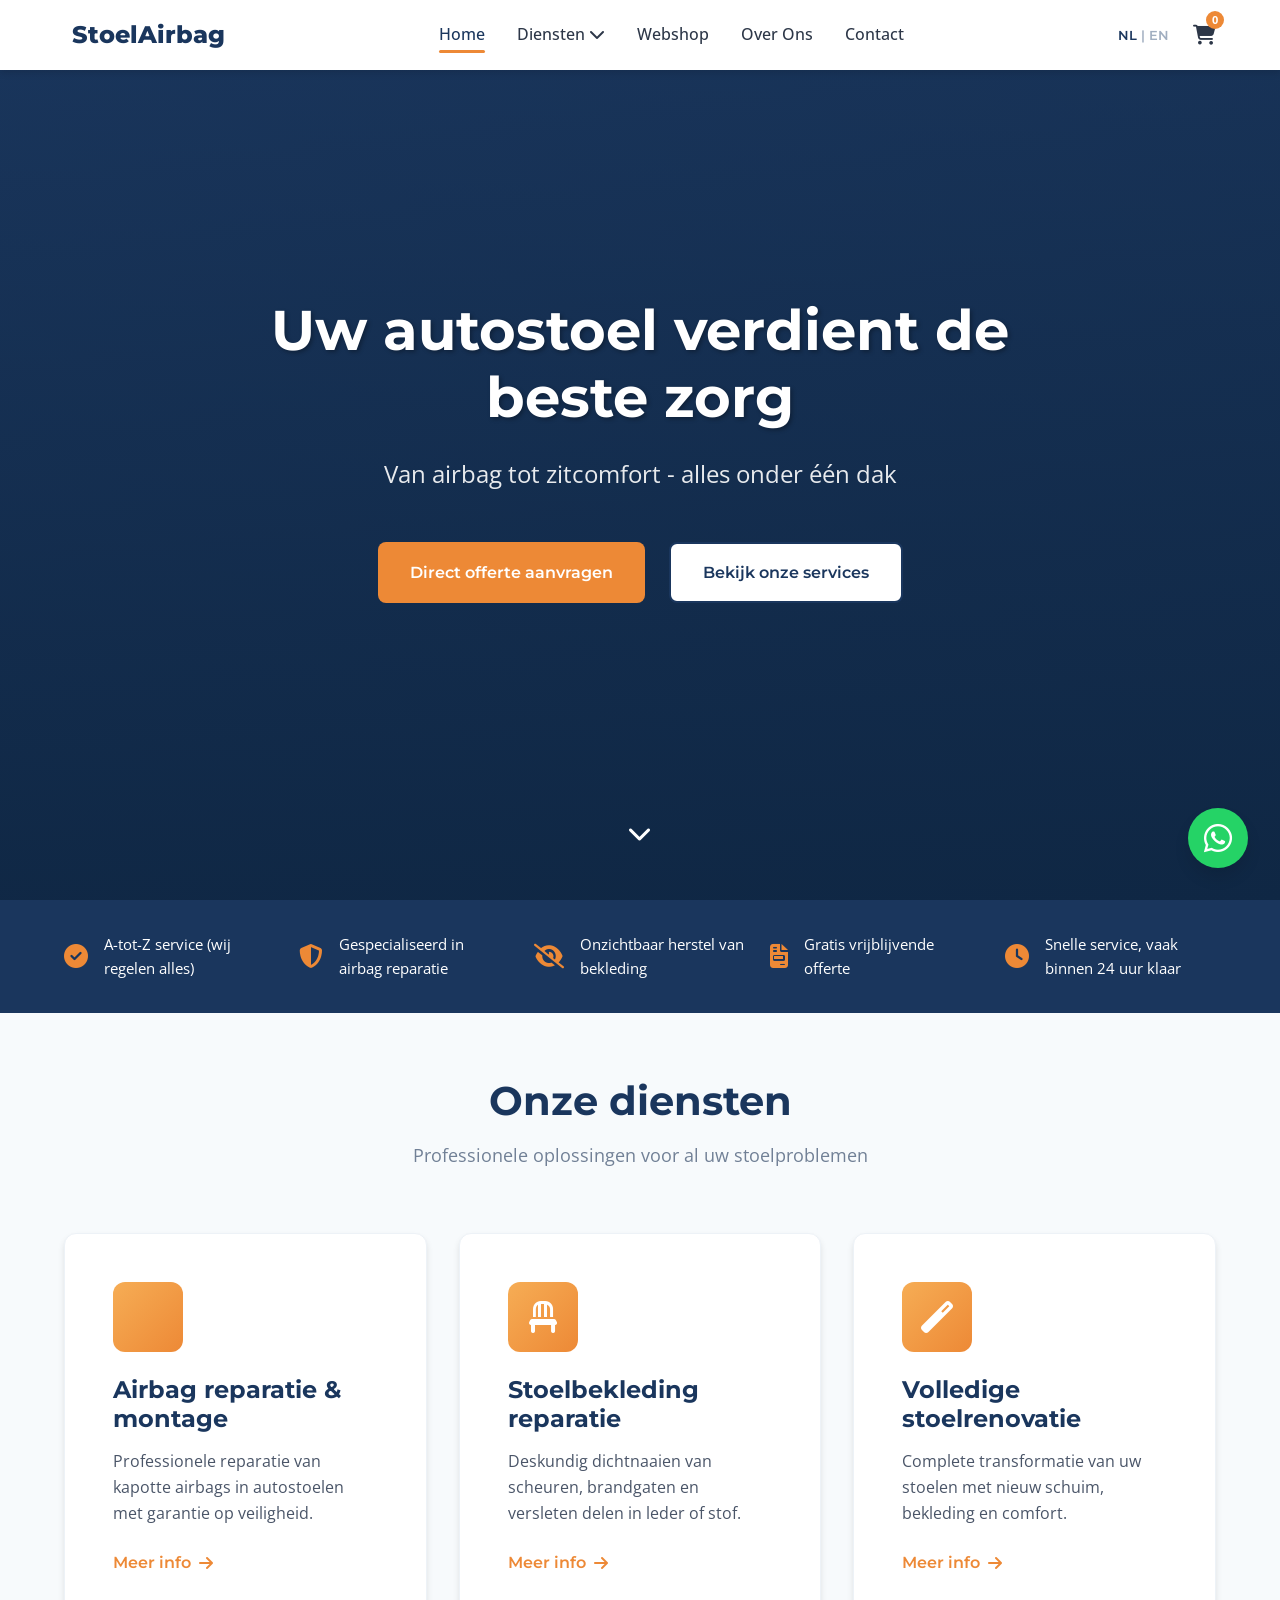
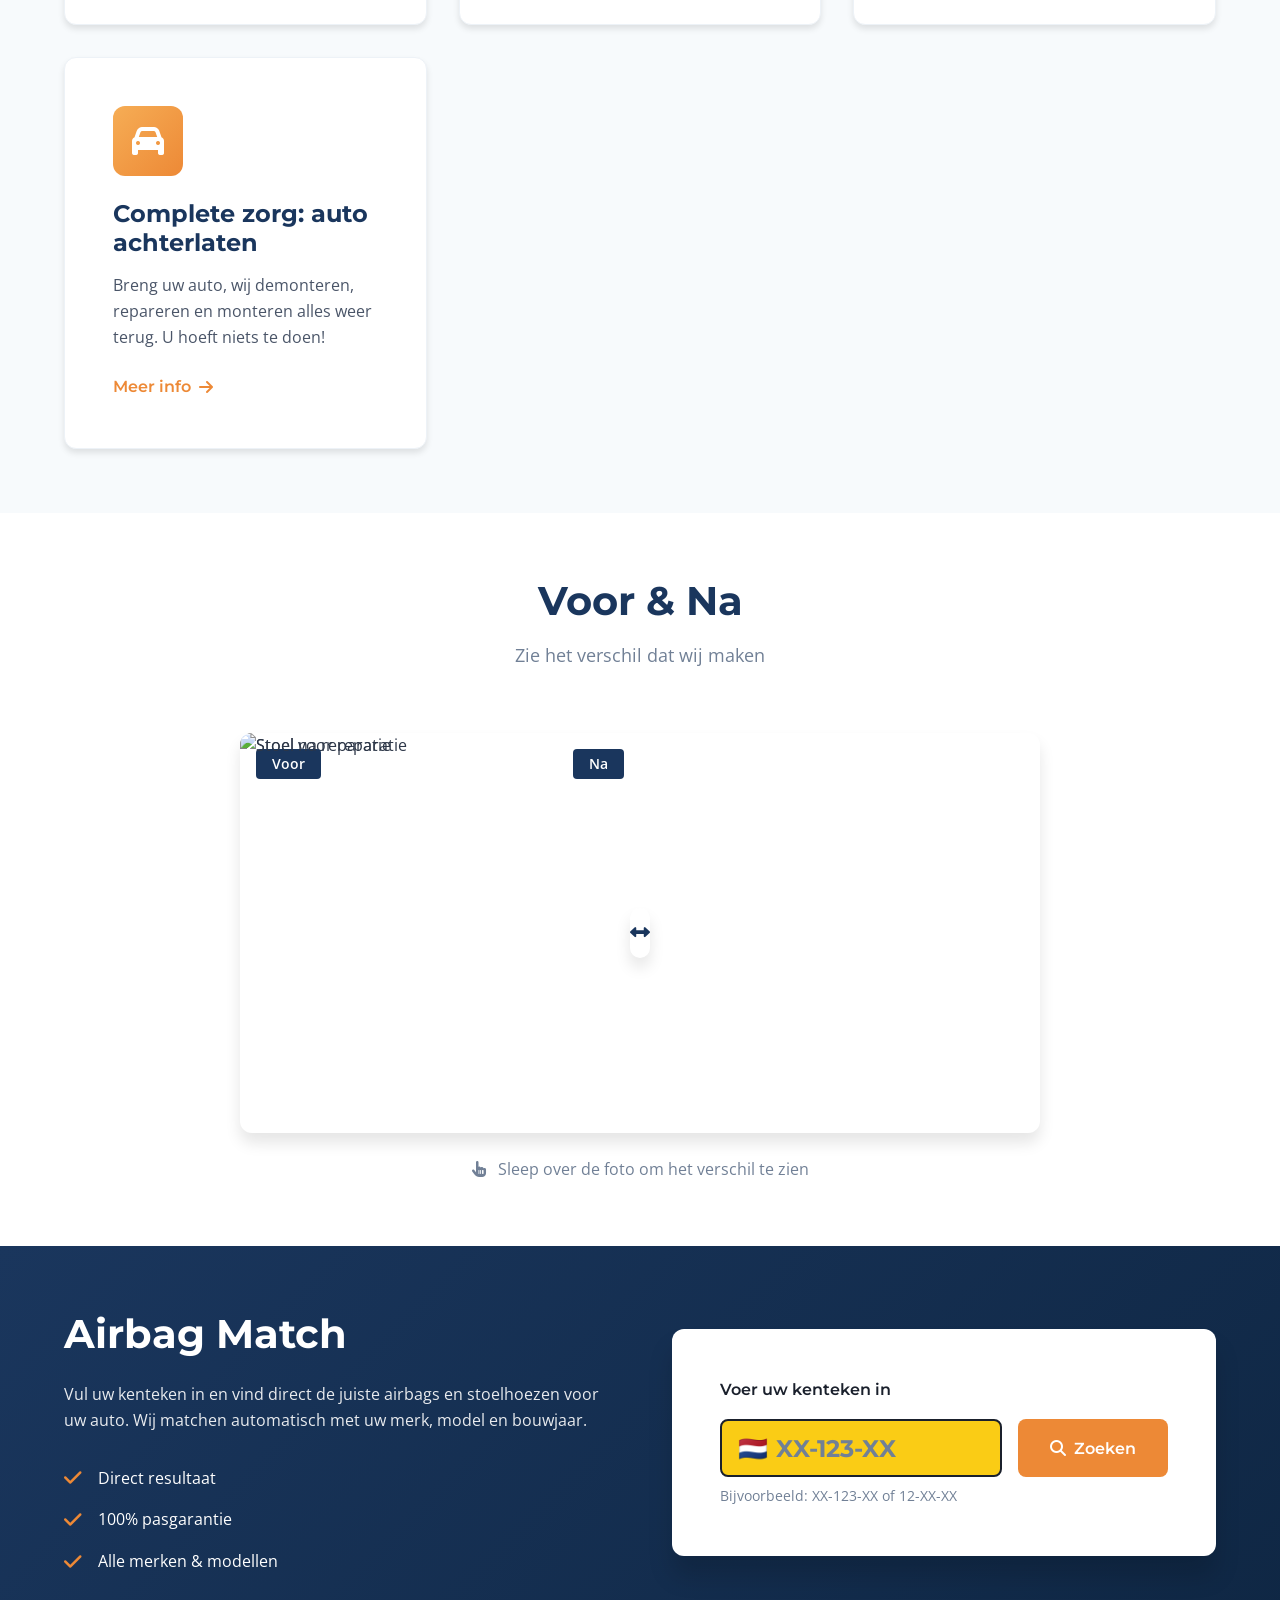
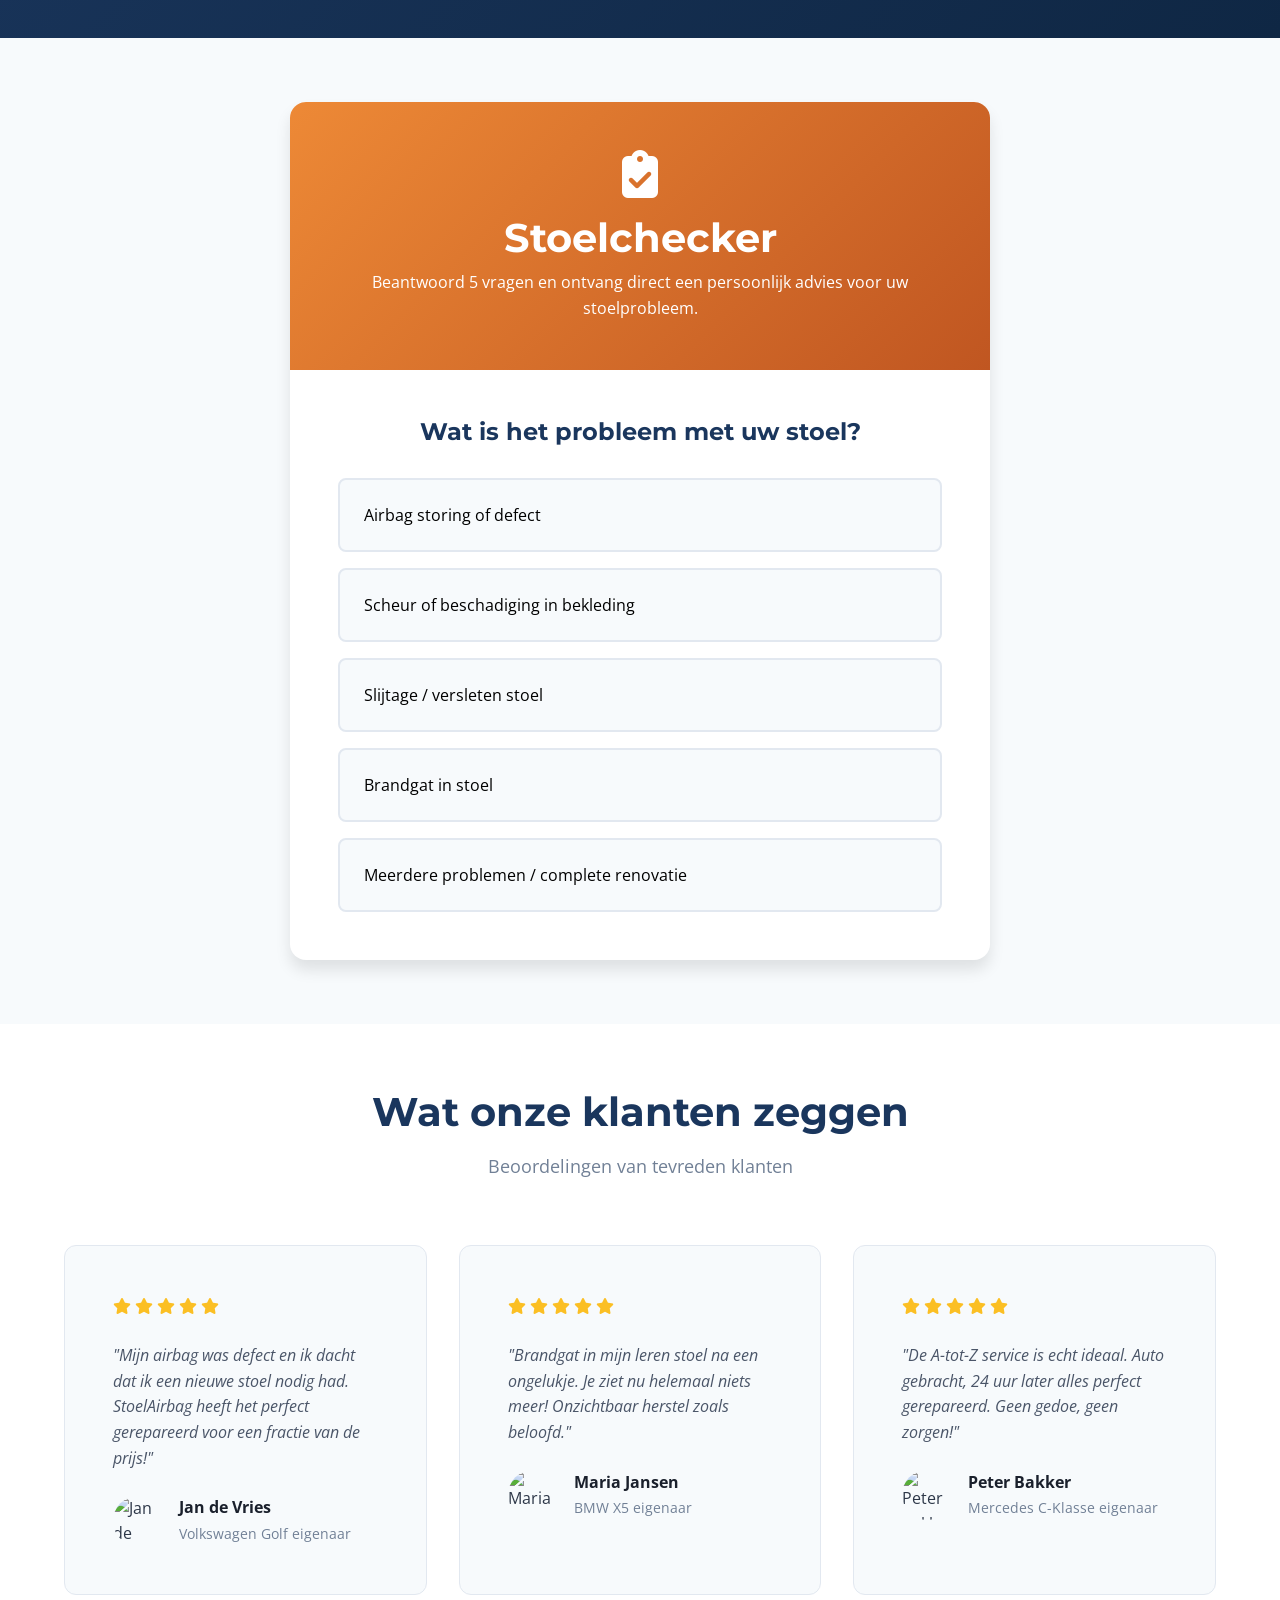
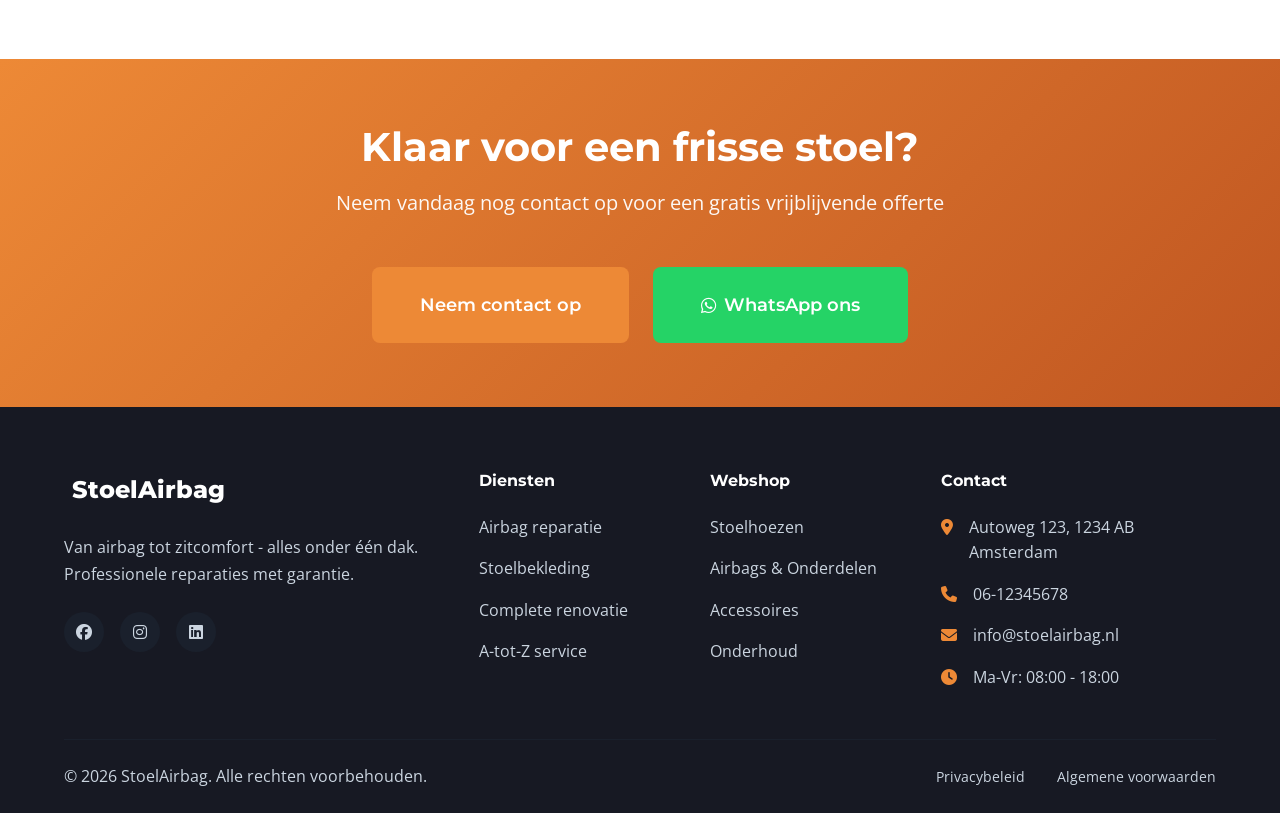
==== index.html @ 483fb0bb "Initial commit: Complete StoelAirbag template with all pages, shop, and Shopify integration" ====
<!DOCTYPE html>
<html lang="nl">
<head>
    <meta charset="UTF-8">
    <meta name="viewport" content="width=device-width, initial-scale=1.0">
    <meta name="description" content="StoelAirbag - Professionele airbag reparatie en stoelbekleding herstel. Van A tot Z service voor uw autostoel.">
    <title>StoelAirbag | Van airbag tot zitcomfort - alles onder één dak</title>
    <link rel="preconnect" href="https://fonts.googleapis.com">
    <link rel="preconnect" href="https://fonts.gstatic.com" crossorigin>
    <link href="https://fonts.googleapis.com/css2?family=Montserrat:wght@400;600;700;800&family=Open+Sans:wght@400;500;600&display=swap" rel="stylesheet">
    <link rel="stylesheet" href="css/style.css">
    <link rel="stylesheet" href="https://cdnjs.cloudflare.com/ajax/libs/font-awesome/6.4.0/css/all.min.css">
</head>
<body>
    <!-- Header -->
    <header class="header">
        <div class="container">
            <nav class="nav">
                <a href="index.html" class="logo">
                    <i class="fas fa-airbag logo-icon"></i>
                    <span>StoelAirbag</span>
                </a>
                <ul class="nav-menu">
                    <li><a href="index.html" class="active">Home</a></li>
                    <li class="dropdown">
                        <a href="#">Diensten <i class="fas fa-chevron-down"></i></a>
                        <ul class="dropdown-menu">
                            <li><a href="pages/airbag-reparatie.html">Airbag Reparatie</a></li>
                            <li><a href="pages/stoelbekleding.html">Stoelbekleding</a></li>
                            <li><a href="pages/complete-renovatie.html">Complete Renovatie</a></li>
                            <li><a href="pages/ato-z-service.html">A-tot-Z Service</a></li>
                        </ul>
                    </li>
                    <li><a href="pages/webshop.html">Webshop</a></li>
                    <li><a href="pages/over-ons.html">Over Ons</a></li>
                    <li><a href="pages/contact.html">Contact</a></li>
                </ul>
                <div class="nav-actions">
                    <button class="lang-toggle" id="langToggle">
                        <span class="lang-nl active">NL</span> | <span class="lang-en">EN</span>
                    </button>
                    <a href="pages/webshop.html" class="cart-btn">
                        <i class="fas fa-shopping-cart"></i>
                        <span class="cart-count">0</span>
                    </a>
                    <button class="mobile-menu-btn" id="mobileMenuBtn">
                        <i class="fas fa-bars"></i>
                    </button>
                </div>
            </nav>
        </div>
    </header>

    <!-- Hero Section -->
    <section class="hero">
        <div class="hero-bg">
            <div class="hero-overlay"></div>
        </div>
        <div class="container">
            <div class="hero-content">
                <h1>Uw autostoel verdient de beste zorg</h1>
                <p class="hero-tagline">Van airbag tot zitcomfort - alles onder één dak</p>
                <div class="hero-buttons">
                    <a href="#offerte" class="btn btn-primary">Direct offerte aanvragen</a>
                    <a href="#diensten" class="btn btn-secondary">Bekijk onze services</a>
                </div>
            </div>
        </div>
        <div class="hero-scroll">
            <i class="fas fa-chevron-down"></i>
        </div>
    </section>

    <!-- USP Section -->
    <section class="usp-section">
        <div class="container">
            <div class="usp-grid">
                <div class="usp-item">
                    <i class="fas fa-check-circle"></i>
                    <span>A-tot-Z service (wij regelen alles)</span>
                </div>
                <div class="usp-item">
                    <i class="fas fa-shield-alt"></i>
                    <span>Gespecialiseerd in airbag reparatie</span>
                </div>
                <div class="usp-item">
                    <i class="fas fa-eye-slash"></i>
                    <span>Onzichtbaar herstel van bekleding</span>
                </div>
                <div class="usp-item">
                    <i class="fas fa-file-invoice"></i>
                    <span>Gratis vrijblijvende offerte</span>
                </div>
                <div class="usp-item">
                    <i class="fas fa-clock"></i>
                    <span>Snelle service, vaak binnen 24 uur klaar</span>
                </div>
            </div>
        </div>
    </section>

    <!-- Services Section -->
    <section class="services-section" id="diensten">
        <div class="container">
            <div class="section-header">
                <h2>Onze diensten</h2>
                <p>Professionele oplossingen voor al uw stoelproblemen</p>
            </div>
            <div class="services-grid">
                <a href="pages/airbag-reparatie.html" class="service-card">
                    <div class="service-icon">
                        <i class="fas fa-airbag"></i>
                    </div>
                    <h3>Airbag reparatie & montage</h3>
                    <p>Professionele reparatie van kapotte airbags in autostoelen met garantie op veiligheid.</p>
                    <span class="service-link">Meer info <i class="fas fa-arrow-right"></i></span>
                </a>
                <a href="pages/stoelbekleding.html" class="service-card">
                    <div class="service-icon">
                        <i class="fas fa-chair"></i>
                    </div>
                    <h3>Stoelbekleding reparatie</h3>
                    <p>Deskundig dichtnaaien van scheuren, brandgaten en versleten delen in leder of stof.</p>
                    <span class="service-link">Meer info <i class="fas fa-arrow-right"></i></span>
                </a>
                <a href="pages/complete-renovatie.html" class="service-card">
                    <div class="service-icon">
                        <i class="fas fa-magic"></i>
                    </div>
                    <h3>Volledige stoelrenovatie</h3>
                    <p>Complete transformatie van uw stoelen met nieuw schuim, bekleding en comfort.</p>
                    <span class="service-link">Meer info <i class="fas fa-arrow-right"></i></span>
                </a>
                <a href="pages/ato-z-service.html" class="service-card">
                    <div class="service-icon">
                        <i class="fas fa-car"></i>
                    </div>
                    <h3>Complete zorg: auto achterlaten</h3>
                    <p>Breng uw auto, wij demonteren, repareren en monteren alles weer terug. U hoeft niets te doen!</p>
                    <span class="service-link">Meer info <i class="fas fa-arrow-right"></i></span>
                </a>
            </div>
        </div>
    </section>

    <!-- Before/After Section -->
    <section class="before-after-section">
        <div class="container">
            <div class="section-header">
                <h2>Voor & Na</h2>
                <p>Zie het verschil dat wij maken</p>
            </div>
            <div class="before-after-slider">
                <div class="comparison-container">
                    <div class="comparison-image before">
                        <img src="images/before-seat.jpg" alt="Stoel voor reparatie">
                        <span class="label">Voor</span>
                    </div>
                    <div class="comparison-image after">
                        <img src="images/after-seat.jpg" alt="Stoel na reparatie">
                        <span class="label">Na</span>
                    </div>
                    <div class="slider-handle">
                        <i class="fas fa-arrows-alt-h"></i>
                    </div>
                </div>
                <p class="slider-hint"><i class="fas fa-hand-pointer"></i> Sleep over de foto om het verschil te zien</p>
            </div>
        </div>
    </section>

    <!-- Kentekenchecker Section -->
    <section class="kenteken-section">
        <div class="container">
            <div class="kenteken-content">
                <div class="kenteken-text">
                    <h2>Airbag Match</h2>
                    <p>Vul uw kenteken in en vind direct de juiste airbags en stoelhoezen voor uw auto. Wij matchen automatisch met uw merk, model en bouwjaar.</p>
                    <ul class="kenteken-features">
                        <li><i class="fas fa-check"></i> Direct resultaat</li>
                        <li><i class="fas fa-check"></i> 100% pasgarantie</li>
                        <li><i class="fas fa-check"></i> Alle merken & modellen</li>
                    </ul>
                </div>
                <div class="kenteken-form">
                    <div class="kenteken-input-wrapper">
                        <label for="kenteken">Voer uw kenteken in</label>
                        <div class="kenteken-input-group">
                            <div class="kenteken-plate">
                                <span class="nl-flag">🇳🇱</span>
                                <input type="text" id="kenteken" placeholder="XX-123-XX" maxlength="8">
                            </div>
                            <button class="btn btn-primary" id="kentekenSearch">
                                <i class="fas fa-search"></i> Zoeken
                            </button>
                        </div>
                        <p class="kenteken-example">Bijvoorbeeld: XX-123-XX of 12-XX-XX</p>
                    </div>
                    <div class="kenteken-result" id="kentekenResult" style="display: none;">
                        <!-- Results will be populated by JS -->
                    </div>
                </div>
            </div>
        </div>
    </section>

    <!-- Stoelchecker Quiz Section -->
    <section class="quiz-section">
        <div class="container">
            <div class="quiz-container">
                <div class="quiz-header">
                    <i class="fas fa-clipboard-check"></i>
                    <h2>Stoelchecker</h2>
                    <p>Beantwoord 5 vragen en ontvang direct een persoonlijk advies voor uw stoelprobleem.</p>
                </div>
                <div class="quiz-content" id="quizContent">
                    <div class="quiz-question active" data-question="1">
                        <h3>Wat is het probleem met uw stoel?</h3>
                        <div class="quiz-options">
                            <button class="quiz-option" data-value="airbag">Airbag storing of defect</button>
                            <button class="quiz-option" data-value="scheur">Scheur of beschadiging in bekleding</button>
                            <button class="quiz-option" data-value="slijtage">Slijtage / versleten stoel</button>
                            <button class="quiz-option" data-value="brandgat">Brandgat in stoel</button>
                            <button class="quiz-option" data-value="compleet">Meerdere problemen / complete renovatie</button>
                        </div>
                    </div>
                </div>
                <div class="quiz-result" id="quizResult" style="display: none;">
                    <!-- Result will be populated by JS -->
                </div>
            </div>
        </div>
    </section>

    <!-- Reviews Section -->
    <section class="reviews-section">
        <div class="container">
            <div class="section-header">
                <h2>Wat onze klanten zeggen</h2>
                <p>Beoordelingen van tevreden klanten</p>
            </div>
            <div class="reviews-grid">
                <div class="review-card">
                    <div class="review-stars">
                        <i class="fas fa-star"></i>
                        <i class="fas fa-star"></i>
                        <i class="fas fa-star"></i>
                        <i class="fas fa-star"></i>
                        <i class="fas fa-star"></i>
                    </div>
                    <p class="review-text">"Mijn airbag was defect en ik dacht dat ik een nieuwe stoel nodig had. StoelAirbag heeft het perfect gerepareerd voor een fractie van de prijs!"</p>
                    <div class="review-author">
                        <img src="images/avatar1.jpg" alt="Jan de Vries">
                        <div>
                            <strong>Jan de Vries</strong>
                            <span>Volkswagen Golf eigenaar</span>
                        </div>
                    </div>
                </div>
                <div class="review-card">
                    <div class="review-stars">
                        <i class="fas fa-star"></i>
                        <i class="fas fa-star"></i>
                        <i class="fas fa-star"></i>
                        <i class="fas fa-star"></i>
                        <i class="fas fa-star"></i>
                    </div>
                    <p class="review-text">"Brandgat in mijn leren stoel na een ongelukje. Je ziet nu helemaal niets meer! Onzichtbaar herstel zoals beloofd."</p>
                    <div class="review-author">
                        <img src="images/avatar2.jpg" alt="Maria Jansen">
                        <div>
                            <strong>Maria Jansen</strong>
                            <span>BMW X5 eigenaar</span>
                        </div>
                    </div>
                </div>
                <div class="review-card">
                    <div class="review-stars">
                        <i class="fas fa-star"></i>
                        <i class="fas fa-star"></i>
                        <i class="fas fa-star"></i>
                        <i class="fas fa-star"></i>
                        <i class="fas fa-star"></i>
                    </div>
                    <p class="review-text">"De A-tot-Z service is echt ideaal. Auto gebracht, 24 uur later alles perfect gerepareerd. Geen gedoe, geen zorgen!"</p>
                    <div class="review-author">
                        <img src="images/avatar3.jpg" alt="Peter Bakker">
                        <div>
                            <strong>Peter Bakker</strong>
                            <span>Mercedes C-Klasse eigenaar</span>
                        </div>
                    </div>
                </div>
            </div>
        </div>
    </section>

    <!-- CTA Section -->
    <section class="cta-section" id="offerte">
        <div class="container">
            <div class="cta-content">
                <h2>Klaar voor een frisse stoel?</h2>
                <p>Neem vandaag nog contact op voor een gratis vrijblijvende offerte</p>
                <div class="cta-buttons">
                    <a href="pages/contact.html" class="btn btn-primary btn-large">Neem contact op</a>
                    <a href="https://wa.me/31612345678" class="btn btn-whatsapp btn-large">
                        <i class="fab fa-whatsapp"></i> WhatsApp ons
                    </a>
                </div>
            </div>
        </div>
    </section>

    <!-- Footer -->
    <footer class="footer">
        <div class="container">
            <div class="footer-grid">
                <div class="footer-brand">
                    <a href="index.html" class="logo">
                        <i class="fas fa-airbag logo-icon"></i>
                        <span>StoelAirbag</span>
                    </a>
                    <p>Van airbag tot zitcomfort - alles onder één dak. Professionele reparaties met garantie.</p>
                    <div class="social-links">
                        <a href="#"><i class="fab fa-facebook"></i></a>
                        <a href="#"><i class="fab fa-instagram"></i></a>
                        <a href="#"><i class="fab fa-linkedin"></i></a>
                    </div>
                </div>
                <div class="footer-links">
                    <h4>Diensten</h4>
                    <ul>
                        <li><a href="pages/airbag-reparatie.html">Airbag reparatie</a></li>
                        <li><a href="pages/stoelbekleding.html">Stoelbekleding</a></li>
                        <li><a href="pages/complete-renovatie.html">Complete renovatie</a></li>
                        <li><a href="pages/ato-z-service.html">A-tot-Z service</a></li>
                    </ul>
                </div>
                <div class="footer-links">
                    <h4>Webshop</h4>
                    <ul>
                        <li><a href="pages/webshop.html">Stoelhoezen</a></li>
                        <li><a href="pages/webshop.html">Airbags & Onderdelen</a></li>
                        <li><a href="pages/webshop.html">Accessoires</a></li>
                        <li><a href="pages/webshop.html">Onderhoud</a></li>
                    </ul>
                </div>
                <div class="footer-contact">
                    <h4>Contact</h4>
                    <ul>
                        <li><i class="fas fa-map-marker-alt"></i> Autoweg 123, 1234 AB Amsterdam</li>
                        <li><i class="fas fa-phone"></i> <a href="tel:+31612345678">06-12345678</a></li>
                        <li><i class="fas fa-envelope"></i> <a href="mailto:info@stoelairbag.nl">info@stoelairbag.nl</a></li>
                        <li><i class="fas fa-clock"></i> Ma-Vr: 08:00 - 18:00</li>
                    </ul>
                </div>
            </div>
            <div class="footer-bottom">
                <p>&copy; 2026 StoelAirbag. Alle rechten voorbehouden.</p>
                <div class="footer-legal">
                    <a href="pages/privacy.html">Privacybeleid</a>
                    <a href="pages/algemene-voorwaarden.html">Algemene voorwaarden</a>
                </div>
            </div>
        </div>
    </footer>

    <!-- WhatsApp Float -->
    <a href="https://wa.me/31612345678" class="whatsapp-float" target="_blank">
        <i class="fab fa-whatsapp"></i>
    </a>

    <script src="js/main.js"></script>
</body>
</html>
---- css/style.css ----
/* ========================================
   STOELAIRBAG - MAIN STYLESHEET
   Kleuren: Donkerblauw, Oranje, Wit/Grijs
   ======================================== */

/* CSS Variables */
:root {
    /* Primary Colors */
    --primary-blue: #1a365d;
    --primary-blue-dark: #0f2744;
    --primary-blue-light: #2c5282;
    
    /* Accent Colors */
    --accent-orange: #ed8936;
    --accent-orange-dark: #c05621;
    --accent-orange-light: #f6ad55;
    
    /* Neutral Colors */
    --white: #ffffff;
    --gray-50: #f7fafc;
    --gray-100: #edf2f7;
    --gray-200: #e2e8f0;
    --gray-300: #cbd5e0;
    --gray-400: #a0aec0;
    --gray-500: #718096;
    --gray-600: #4a5568;
    --gray-700: #2d3748;
    --gray-800: #1a202c;
    --gray-900: #171923;
    
    /* Typography */
    --font-heading: 'Montserrat', sans-serif;
    --font-body: 'Open Sans', sans-serif;
    
    /* Spacing */
    --space-xs: 0.25rem;
    --space-sm: 0.5rem;
    --space-md: 1rem;
    --space-lg: 1.5rem;
    --space-xl: 2rem;
    --space-2xl: 3rem;
    --space-3xl: 4rem;
    
    /* Border Radius */
    --radius-sm: 4px;
    --radius-md: 8px;
    --radius-lg: 12px;
    --radius-xl: 16px;
    --radius-full: 9999px;
    
    /* Shadows */
    --shadow-sm: 0 1px 2px rgba(0,0,0,0.05);
    --shadow-md: 0 4px 6px rgba(0,0,0,0.1);
    --shadow-lg: 0 10px 15px rgba(0,0,0,0.1);
    --shadow-xl: 0 20px 25px rgba(0,0,0,0.15);
    
    /* Transitions */
    --transition-fast: 150ms ease;
    --transition-base: 250ms ease;
    --transition-slow: 350ms ease;
}

/* Reset & Base */
*, *::before, *::after {
    margin: 0;
    padding: 0;
    box-sizing: border-box;
}

html {
    scroll-behavior: smooth;
}

body {
    font-family: var(--font-body);
    font-size: 16px;
    line-height: 1.6;
    color: var(--gray-700);
    background-color: var(--white);
    -webkit-font-smoothing: antialiased;
}

img {
    max-width: 100%;
    height: auto;
    display: block;
}

a {
    text-decoration: none;
    color: inherit;
    transition: color var(--transition-fast);
}

ul {
    list-style: none;
}

.container {
    max-width: 1200px;
    margin: 0 auto;
    padding: 0 var(--space-lg);
}

/* Typography */
h1, h2, h3, h4, h5, h6 {
    font-family: var(--font-heading);
    font-weight: 700;
    line-height: 1.2;
    color: var(--gray-900);
}

h1 { font-size: clamp(2rem, 5vw, 3.5rem); }
h2 { font-size: clamp(1.5rem, 4vw, 2.5rem); }
h3 { font-size: clamp(1.25rem, 3vw, 1.5rem); }

/* Header */
.header {
    position: fixed;
    top: 0;
    left: 0;
    right: 0;
    background: var(--white);
    box-shadow: var(--shadow-md);
    z-index: 1000;
    height: 70px;
}

.nav {
    display: flex;
    align-items: center;
    justify-content: space-between;
    height: 70px;
}

.logo {
    display: flex;
    align-items: center;
    gap: var(--space-sm);
    font-family: var(--font-heading);
    font-size: 1.5rem;
    font-weight: 800;
    color: var(--primary-blue);
}

.logo-icon {
    color: var(--accent-orange);
    font-size: 1.75rem;
}

.nav-menu {
    display: flex;
    align-items: center;
    gap: var(--space-xl);
}

.nav-menu a {
    font-weight: 500;
    color: var(--gray-700);
    padding: var(--space-sm) 0;
    position: relative;
}

.nav-menu a:hover,
.nav-menu a.active {
    color: var(--primary-blue);
}

.nav-menu a.active::after {
    content: '';
    position: absolute;
    bottom: 0;
    left: 0;
    right: 0;
    height: 3px;
    background: var(--accent-orange);
    border-radius: var(--radius-full);
}

/* Dropdown */
.dropdown {
    position: relative;
}

.dropdown-menu {
    position: absolute;
    top: 100%;
    left: 0;
    background: var(--white);
    box-shadow: var(--shadow-lg);
    border-radius: var(--radius-md);
    padding: var(--space-sm) 0;
    min-width: 220px;
    opacity: 0;
    visibility: hidden;
    transform: translateY(10px);
    transition: all var(--transition-base);
}

.dropdown:hover .dropdown-menu {
    opacity: 1;
    visibility: visible;
    transform: translateY(0);
}

.dropdown-menu a {
    display: block;
    padding: var(--space-sm) var(--space-lg);
}

.dropdown-menu a:hover {
    background: var(--gray-50);
}

/* Nav Actions */
.nav-actions {
    display: flex;
    align-items: center;
    gap: var(--space-lg);
}

.lang-toggle {
    background: none;
    border: none;
    font-family: var(--font-heading);
    font-weight: 600;
    cursor: pointer;
    color: var(--gray-400);
}

.lang-toggle span.active {
    color: var(--primary-blue);
}

.cart-btn {
    position: relative;
    font-size: 1.25rem;
    color: var(--gray-700);
}

.cart-count {
    position: absolute;
    top: -8px;
    right: -8px;
    background: var(--accent-orange);
    color: var(--white);
    font-size: 0.7rem;
    font-weight: 700;
    width: 18px;
    height: 18px;
    border-radius: var(--radius-full);
    display: flex;
    align-items: center;
    justify-content: center;
}

.mobile-menu-btn {
    display: none;
    background: none;
    border: none;
    font-size: 1.5rem;
    cursor: pointer;
    color: var(--gray-700);
}

/* Buttons */
.btn {
    display: inline-flex;
    align-items: center;
    justify-content: center;
    gap: var(--space-sm);
    padding: var(--space-md) var(--space-xl);
    font-family: var(--font-heading);
    font-weight: 600;
    font-size: 1rem;
    border-radius: var(--radius-md);
    border: none;
    cursor: pointer;
    transition: all var(--transition-base);
}

.btn-primary {
    background: var(--accent-orange);
    color: var(--white);
}

.btn-primary:hover {
    background: var(--accent-orange-dark);
    transform: translateY(-2px);
    box-shadow: var(--shadow-lg);
}

.btn-secondary {
    background: var(--white);
    color: var(--primary-blue);
    border: 2px solid var(--primary-blue);
}

.btn-secondary:hover {
    background: var(--primary-blue);
    color: var(--white);
}

.btn-large {
    padding: var(--space-lg) var(--space-2xl);
    font-size: 1.1rem;
}

.btn-whatsapp {
    background: #25d366;
    color: var(--white);
}

.btn-whatsapp:hover {
    background: #128c7e;
}

/* Hero Section */
.hero {
    position: relative;
    height: 100vh;
    min-height: 600px;
    display: flex;
    align-items: center;
    justify-content: center;
    overflow: hidden;
}

.hero-bg {
    position: absolute;
    inset: 0;
    background: linear-gradient(135deg, var(--primary-blue) 0%, var(--primary-blue-dark) 100%);
}

.hero-bg::before {
    content: '';
    position: absolute;
    inset: 0;
    background: url('../images/hero-bg.jpg') center/cover;
    opacity: 0.3;
}

.hero-overlay {
    position: absolute;
    inset: 0;
    background: linear-gradient(to bottom, rgba(26,54,93,0.7), rgba(15,39,68,0.9));
}

.hero-content {
    position: relative;
    z-index: 2;
    text-align: center;
    color: var(--white);
    max-width: 800px;
    padding: 0 var(--space-lg);
}

.hero-content h1 {
    color: var(--white);
    margin-bottom: var(--space-lg);
    text-shadow: 2px 2px 4px rgba(0,0,0,0.3);
}

.hero-tagline {
    font-size: clamp(1.1rem, 2.5vw, 1.5rem);
    margin-bottom: var(--space-2xl);
    opacity: 0.9;
}

.hero-buttons {
    display: flex;
    gap: var(--space-lg);
    justify-content: center;
    flex-wrap: wrap;
}

.hero-scroll {
    position: absolute;
    bottom: var(--space-2xl);
    left: 50%;
    transform: translateX(-50%);
    color: var(--white);
    font-size: 1.5rem;
    animation: bounce 2s infinite;
    cursor: pointer;
}

@keyframes bounce {
    0%, 100% { transform: translateX(-50%) translateY(0); }
    50% { transform: translateX(-50%) translateY(10px); }
}

/* USP Section */
.usp-section {
    background: var(--primary-blue);
    padding: var(--space-xl) 0;
}

.usp-grid {
    display: grid;
    grid-template-columns: repeat(auto-fit, minmax(200px, 1fr));
    gap: var(--space-lg);
}

.usp-item {
    display: flex;
    align-items: center;
    gap: var(--space-md);
    color: var(--white);
}

.usp-item i {
    font-size: 1.5rem;
    color: var(--accent-orange);
    flex-shrink: 0;
}

.usp-item span {
    font-size: 0.95rem;
}

/* Section Header */
.section-header {
    text-align: center;
    margin-bottom: var(--space-3xl);
}

.section-header h2 {
    margin-bottom: var(--space-md);
    color: var(--primary-blue);
}

.section-header p {
    color: var(--gray-500);
    font-size: 1.1rem;
}

/* Services Section */
.services-section {
    padding: var(--space-3xl) 0;
    background: var(--gray-50);
}

.services-grid {
    display: grid;
    grid-template-columns: repeat(auto-fit, minmax(280px, 1fr));
    gap: var(--space-xl);
}

.service-card {
    background: var(--white);
    border-radius: var(--radius-lg);
    padding: var(--space-2xl);
    box-shadow: var(--shadow-md);
    transition: all var(--transition-base);
    border: 1px solid var(--gray-100);
}

.service-card:hover {
    transform: translateY(-5px);
    box-shadow: var(--shadow-xl);
    border-color: var(--accent-orange-light);
}

.service-icon {
    width: 70px;
    height: 70px;
    background: linear-gradient(135deg, var(--accent-orange-light), var(--accent-orange));
    border-radius: var(--radius-lg);
    display: flex;
    align-items: center;
    justify-content: center;
    margin-bottom: var(--space-lg);
}

.service-icon i {
    font-size: 2rem;
    color: var(--white);
}

.service-card h3 {
    margin-bottom: var(--space-md);
    color: var(--primary-blue);
}

.service-card p {
    color: var(--gray-600);
    margin-bottom: var(--space-lg);
}

.service-link {
    color: var(--accent-orange);
    font-weight: 600;
    font-family: var(--font-heading);
    display: inline-flex;
    align-items: center;
    gap: var(--space-sm);
}

.service-link i {
    transition: transform var(--transition-fast);
}

.service-card:hover .service-link i {
    transform: translateX(5px);
}

/* Before/After Section */
.before-after-section {
    padding: var(--space-3xl) 0;
    background: var(--white);
}

.before-after-slider {
    max-width: 800px;
    margin: 0 auto;
}

.comparison-container {
    position: relative;
    width: 100%;
    height: 400px;
    border-radius: var(--radius-lg);
    overflow: hidden;
    box-shadow: var(--shadow-lg);
}

.comparison-image {
    position: absolute;
    top: 0;
    left: 0;
    width: 100%;
    height: 100%;
}

.comparison-image img {
    width: 100%;
    height: 100%;
    object-fit: cover;
}

.comparison-image.after {
    width: 50%;
    overflow: hidden;
}

.comparison-image.after img {
    width: 200%;
}

.comparison-image .label {
    position: absolute;
    top: var(--space-md);
    background: var(--primary-blue);
    color: var(--white);
    padding: var(--space-xs) var(--space-md);
    border-radius: var(--radius-sm);
    font-weight: 600;
    font-size: 0.875rem;
}

.comparison-image.before .label {
    left: var(--space-md);
}

.comparison-image.after .label {
    right: var(--space-md);
}

.slider-handle {
    position: absolute;
    top: 0;
    bottom: 0;
    left: 50%;
    width: 4px;
    background: var(--white);
    cursor: ew-resize;
    transform: translateX(-50%);
    display: flex;
    align-items: center;
    justify-content: center;
}

.slider-handle i {
    width: 50px;
    height: 50px;
    background: var(--white);
    border-radius: var(--radius-full);
    display: flex;
    align-items: center;
    justify-content: center;
    color: var(--primary-blue);
    font-size: 1.25rem;
    box-shadow: var(--shadow-lg);
}

.slider-hint {
    text-align: center;
    margin-top: var(--space-lg);
    color: var(--gray-500);
}

.slider-hint i {
    margin-right: var(--space-sm);
}

/* Kenteken Section */
.kenteken-section {
    padding: var(--space-3xl) 0;
    background: linear-gradient(135deg, var(--primary-blue) 0%, var(--primary-blue-dark) 100%);
    color: var(--white);
}

.kenteken-content {
    display: grid;
    grid-template-columns: 1fr 1fr;
    gap: var(--space-3xl);
    align-items: center;
}

.kenteken-text h2 {
    color: var(--white);
    margin-bottom: var(--space-lg);
}

.kenteken-text p {
    margin-bottom: var(--space-xl);
    opacity: 0.9;
}

.kenteken-features {
    display: flex;
    flex-direction: column;
    gap: var(--space-md);
}

.kenteken-features li {
    display: flex;
    align-items: center;
    gap: var(--space-md);
}

.kenteken-features i {
    color: var(--accent-orange);
    font-size: 1.25rem;
}

.kenteken-form {
    background: var(--white);
    padding: var(--space-2xl);
    border-radius: var(--radius-lg);
    box-shadow: var(--shadow-xl);
}

.kenteken-input-wrapper label {
    display: block;
    font-family: var(--font-heading);
    font-weight: 600;
    color: var(--gray-800);
    margin-bottom: var(--space-md);
}

.kenteken-input-group {
    display: flex;
    gap: var(--space-md);
}

.kenteken-plate {
    display: flex;
    align-items: center;
    gap: var(--space-sm);
    background: #facc15;
    padding: var(--space-sm) var(--space-md);
    border-radius: var(--radius-md);
    border: 2px solid var(--gray-800);
    flex: 1;
}

.kenteken-plate .nl-flag {
    font-size: 1.5rem;
}

.kenteken-plate input {
    background: transparent;
    border: none;
    font-family: var(--font-heading);
    font-size: 1.5rem;
    font-weight: 700;
    text-transform: uppercase;
    width: 100%;
    color: var(--gray-800);
    outline: none;
}

.kenteken-plate input::placeholder {
    color: var(--gray-500);
}

.kenteken-example {
    margin-top: var(--space-sm);
    font-size: 0.875rem;
    color: var(--gray-500);
}

.kenteken-result {
    margin-top: var(--space-xl);
    padding: var(--space-lg);
    background: var(--gray-50);
    border-radius: var(--radius-md);
}

/* Quiz Section */
.quiz-section {
    padding: var(--space-3xl) 0;
    background: var(--gray-50);
}

.quiz-container {
    max-width: 700px;
    margin: 0 auto;
    background: var(--white);
    border-radius: var(--radius-xl);
    box-shadow: var(--shadow-lg);
    overflow: hidden;
}

.quiz-header {
    background: linear-gradient(135deg, var(--accent-orange), var(--accent-orange-dark));
    color: var(--white);
    padding: var(--space-2xl);
    text-align: center;
}

.quiz-header i {
    font-size: 3rem;
    margin-bottom: var(--space-md);
}

.quiz-header h2 {
    color: var(--white);
    margin-bottom: var(--space-sm);
}

.quiz-content {
    padding: var(--space-2xl);
}

.quiz-question h3 {
    margin-bottom: var(--space-xl);
    color: var(--primary-blue);
    text-align: center;
}

.quiz-options {
    display: flex;
    flex-direction: column;
    gap: var(--space-md);
}

.quiz-option {
    padding: var(--space-lg);
    background: var(--gray-50);
    border: 2px solid var(--gray-200);
    border-radius: var(--radius-md);
    font-family: var(--font-body);
    font-size: 1rem;
    cursor: pointer;
    transition: all var(--transition-base);
    text-align: left;
}

.quiz-option:hover {
    border-color: var(--accent-orange);
    background: var(--white);
    transform: translateX(5px);
}

.quiz-result {
    padding: var(--space-2xl);
    text-align: center;
}

/* Reviews Section */
.reviews-section {
    padding: var(--space-3xl) 0;
    background: var(--white);
}

.reviews-grid {
    display: grid;
    grid-template-columns: repeat(auto-fit, minmax(300px, 1fr));
    gap: var(--space-xl);
}

.review-card {
    background: var(--gray-50);
    padding: var(--space-2xl);
    border-radius: var(--radius-lg);
    border: 1px solid var(--gray-200);
    transition: all var(--transition-base);
}

.review-card:hover {
    box-shadow: var(--shadow-md);
    transform: translateY(-3px);
}

.review-stars {
    color: #fbbf24;
    margin-bottom: var(--space-lg);
}

.review-text {
    font-style: italic;
    margin-bottom: var(--space-lg);
    color: var(--gray-600);
}

.review-author {
    display: flex;
    align-items: center;
    gap: var(--space-md);
}

.review-author img {
    width: 50px;
    height: 50px;
    border-radius: var(--radius-full);
    object-fit: cover;
}

.review-author strong {
    display: block;
    color: var(--gray-800);
}

.review-author span {
    font-size: 0.875rem;
    color: var(--gray-500);
}

/* CTA Section */
.cta-section {
    padding: var(--space-3xl) 0;
    background: linear-gradient(135deg, var(--accent-orange) 0%, var(--accent-orange-dark) 100%);
    color: var(--white);
    text-align: center;
}

.cta-content h2 {
    color: var(--white);
    margin-bottom: var(--space-md);
}

.cta-content p {
    font-size: 1.25rem;
    margin-bottom: var(--space-2xl);
    opacity: 0.95;
}

.cta-buttons {
    display: flex;
    gap: var(--space-lg);
    justify-content: center;
    flex-wrap: wrap;
}

.cta-buttons .btn-secondary {
    border-color: var(--white);
    color: var(--white);
}

.cta-buttons .btn-secondary:hover {
    background: var(--white);
    color: var(--accent-orange-dark);
}

/* Footer */
.footer {
    background: var(--gray-900);
    color: var(--gray-300);
    padding-top: var(--space-3xl);
}

.footer-grid {
    display: grid;
    grid-template-columns: 2fr 1fr 1fr 1.5fr;
    gap: var(--space-2xl);
    padding-bottom: var(--space-2xl);
}

.footer-brand .logo {
    color: var(--white);
    margin-bottom: var(--space-lg);
}

.footer-brand p {
    margin-bottom: var(--space-lg);
    line-height: 1.7;
}

.social-links {
    display: flex;
    gap: var(--space-md);
}

.social-links a {
    width: 40px;
    height: 40px;
    background: var(--gray-800);
    border-radius: var(--radius-full);
    display: flex;
    align-items: center;
    justify-content: center;
    transition: all var(--transition-fast);
}

.social-links a:hover {
    background: var(--accent-orange);
    color: var(--white);
}

.footer-links h4,
.footer-contact h4 {
    color: var(--white);
    font-family: var(--font-heading);
    margin-bottom: var(--space-lg);
}

.footer-links ul,
.footer-contact ul {
    display: flex;
    flex-direction: column;
    gap: var(--space-md);
}

.footer-links a:hover,
.footer-contact a:hover {
    color: var(--accent-orange);
}

.footer-contact li {
    display: flex;
    align-items: flex-start;
    gap: var(--space-md);
}

.footer-contact i {
    color: var(--accent-orange);
    margin-top: 4px;
}

.footer-bottom {
    border-top: 1px solid var(--gray-800);
    padding: var(--space-lg) 0;
    display: flex;
    justify-content: space-between;
    align-items: center;
    flex-wrap: wrap;
    gap: var(--space-md);
}

.footer-legal {
    display: flex;
    gap: var(--space-xl);
}

.footer-legal a {
    font-size: 0.9rem;
}

/* WhatsApp Float */
.whatsapp-float {
    position: fixed;
    bottom: var(--space-xl);
    right: var(--space-xl);
    width: 60px;
    height: 60px;
    background: #25d366;
    color: var(--white);
    border-radius: var(--radius-full);
    display: flex;
    align-items: center;
    justify-content: center;
    font-size: 2rem;
    box-shadow: var(--shadow-lg);
    transition: all var(--transition-base);
    z-index: 999;
}

.whatsapp-float:hover {
    transform: scale(1.1);
    box-shadow: var(--shadow-xl);
}

/* Responsive Design */
@media (max-width: 992px) {
    .nav-menu {
        display: none;
    }
    
    .mobile-menu-btn {
        display: block;
    }
    
    .kenteken-content {
        grid-template-columns: 1fr;
        gap: var(--space-2xl);
    }
    
    .footer-grid {
        grid-template-columns: repeat(2, 1fr);
    }
}

@media (max-width: 768px) {
    .hero-buttons {
        flex-direction: column;
        align-items: center;
    }
    
    .btn {
        width: 100%;
        max-width: 300px;
    }
    
    .usp-grid {
        grid-template-columns: 1fr;
    }
    
    .comparison-container {
        height: 300px;
    }
    
    .kenteken-input-group {
        flex-direction: column;
    }
    
    .cta-buttons {
        flex-direction: column;
        align-items: center;
    }
    
    .footer-grid {
        grid-template-columns: 1fr;
    }
    
    .footer-bottom {
        flex-direction: column;
        text-align: center;
    }
}

/* Utility Classes */
.text-center { text-align: center; }
.mt-1 { margin-top: var(--space-md); }
.mt-2 { margin-top: var(--space-xl); }
.mt-3 { margin-top: var(--space-2xl); }
.mb-1 { margin-bottom: var(--space-md); }
.mb-2 { margin-bottom: var(--space-xl); }
.mb-3 { margin-bottom: var(--space-2xl); }
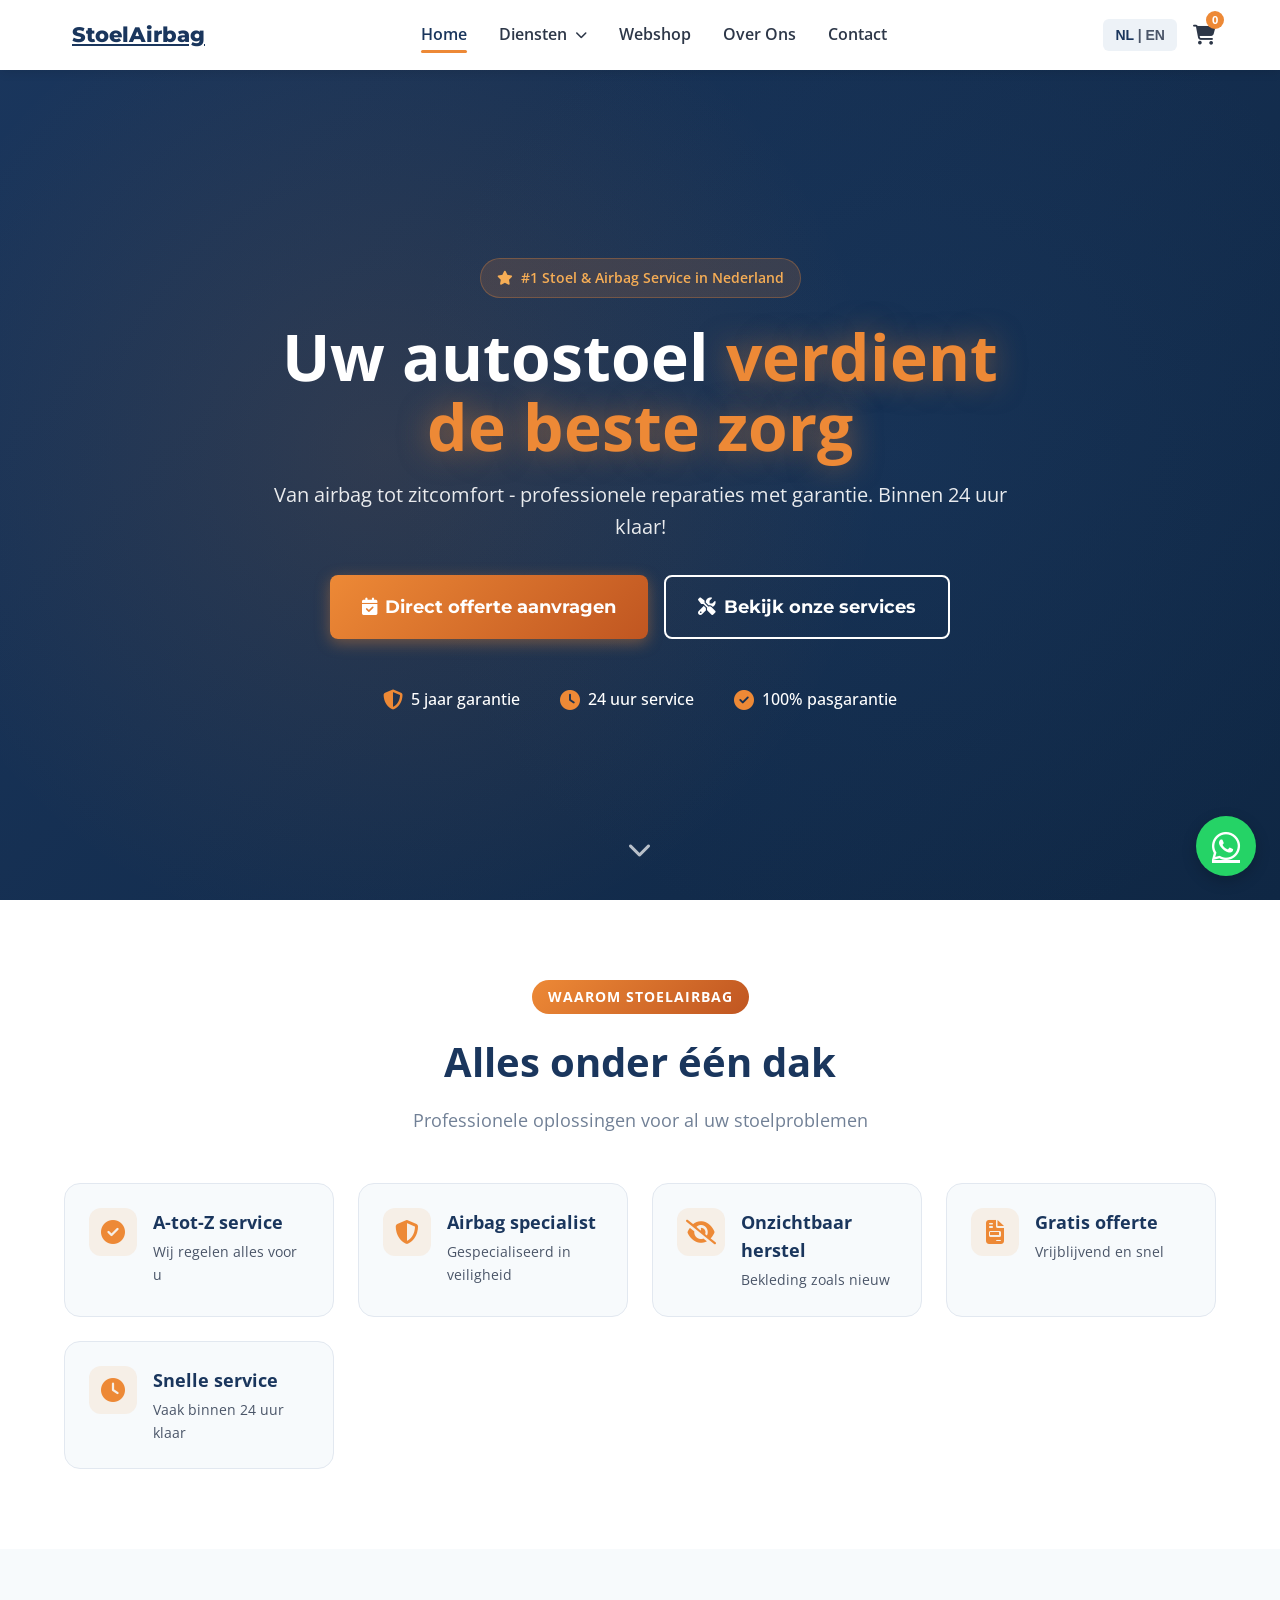
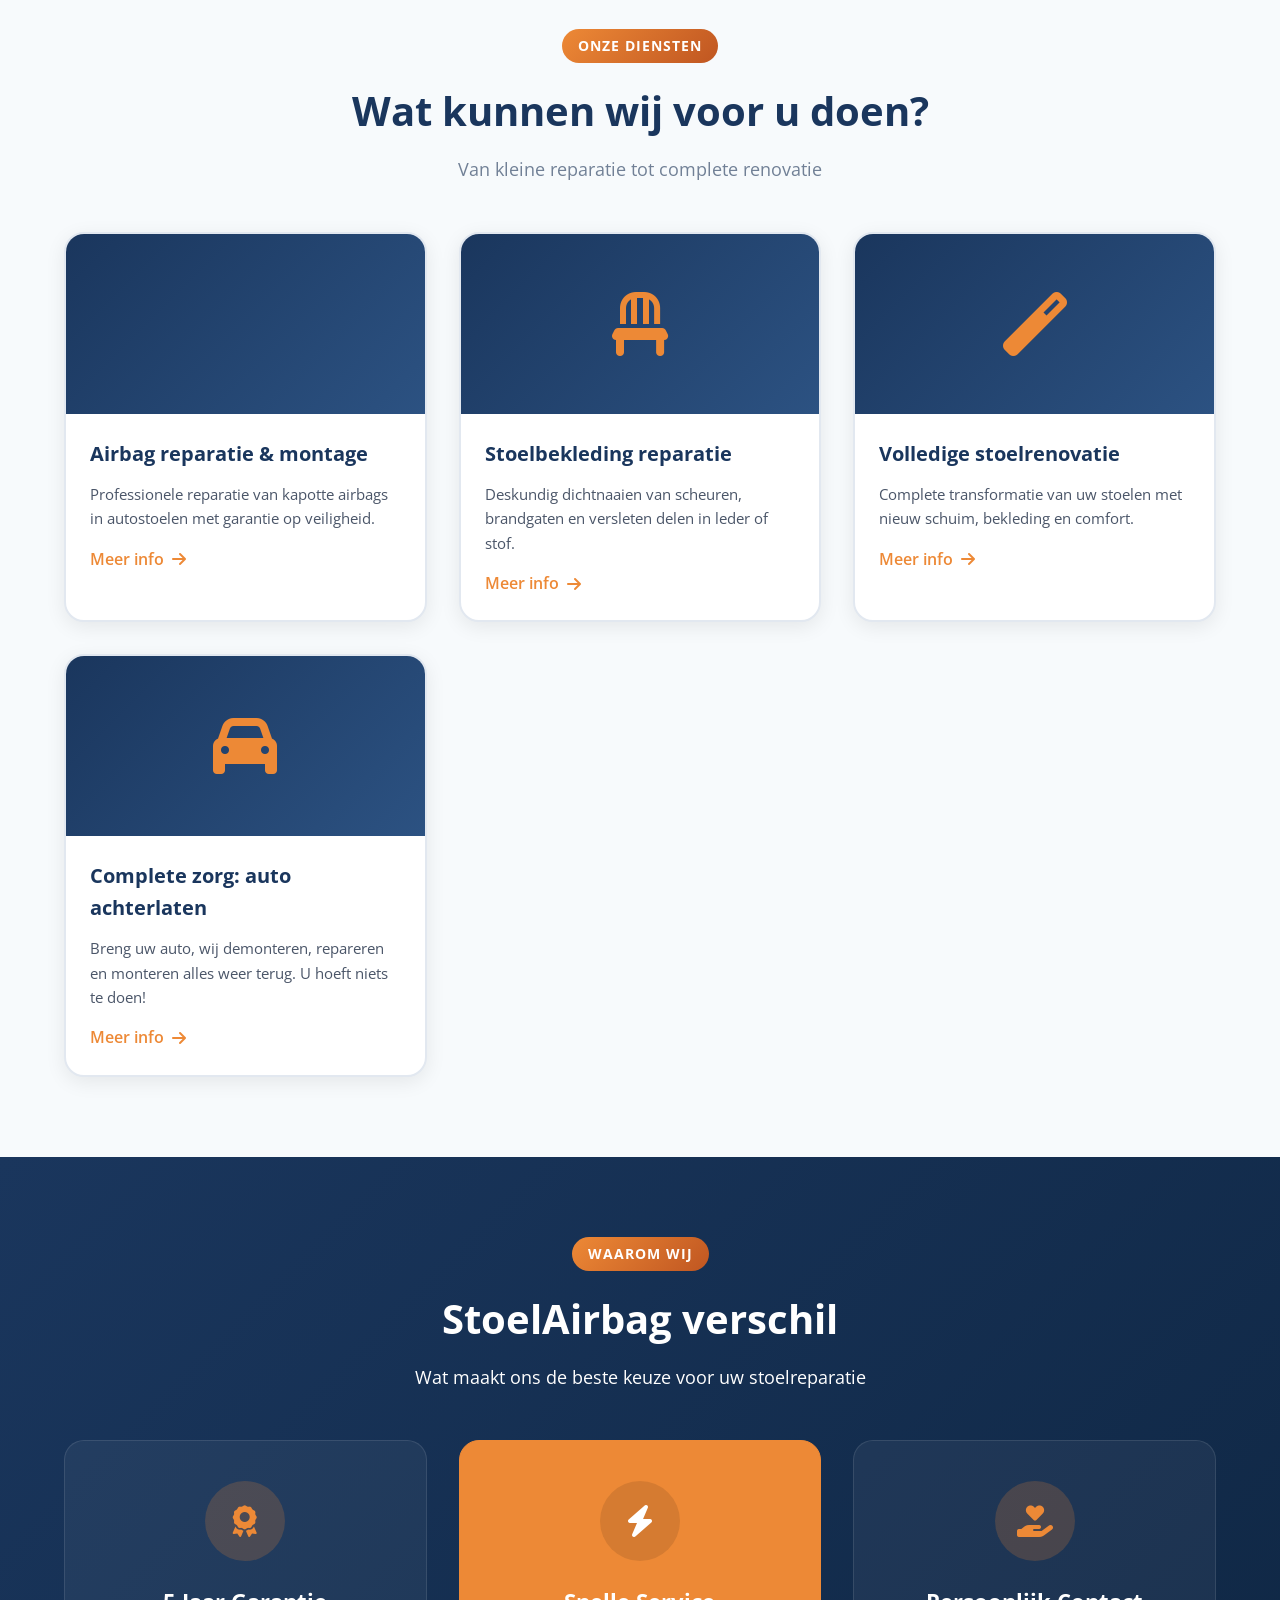
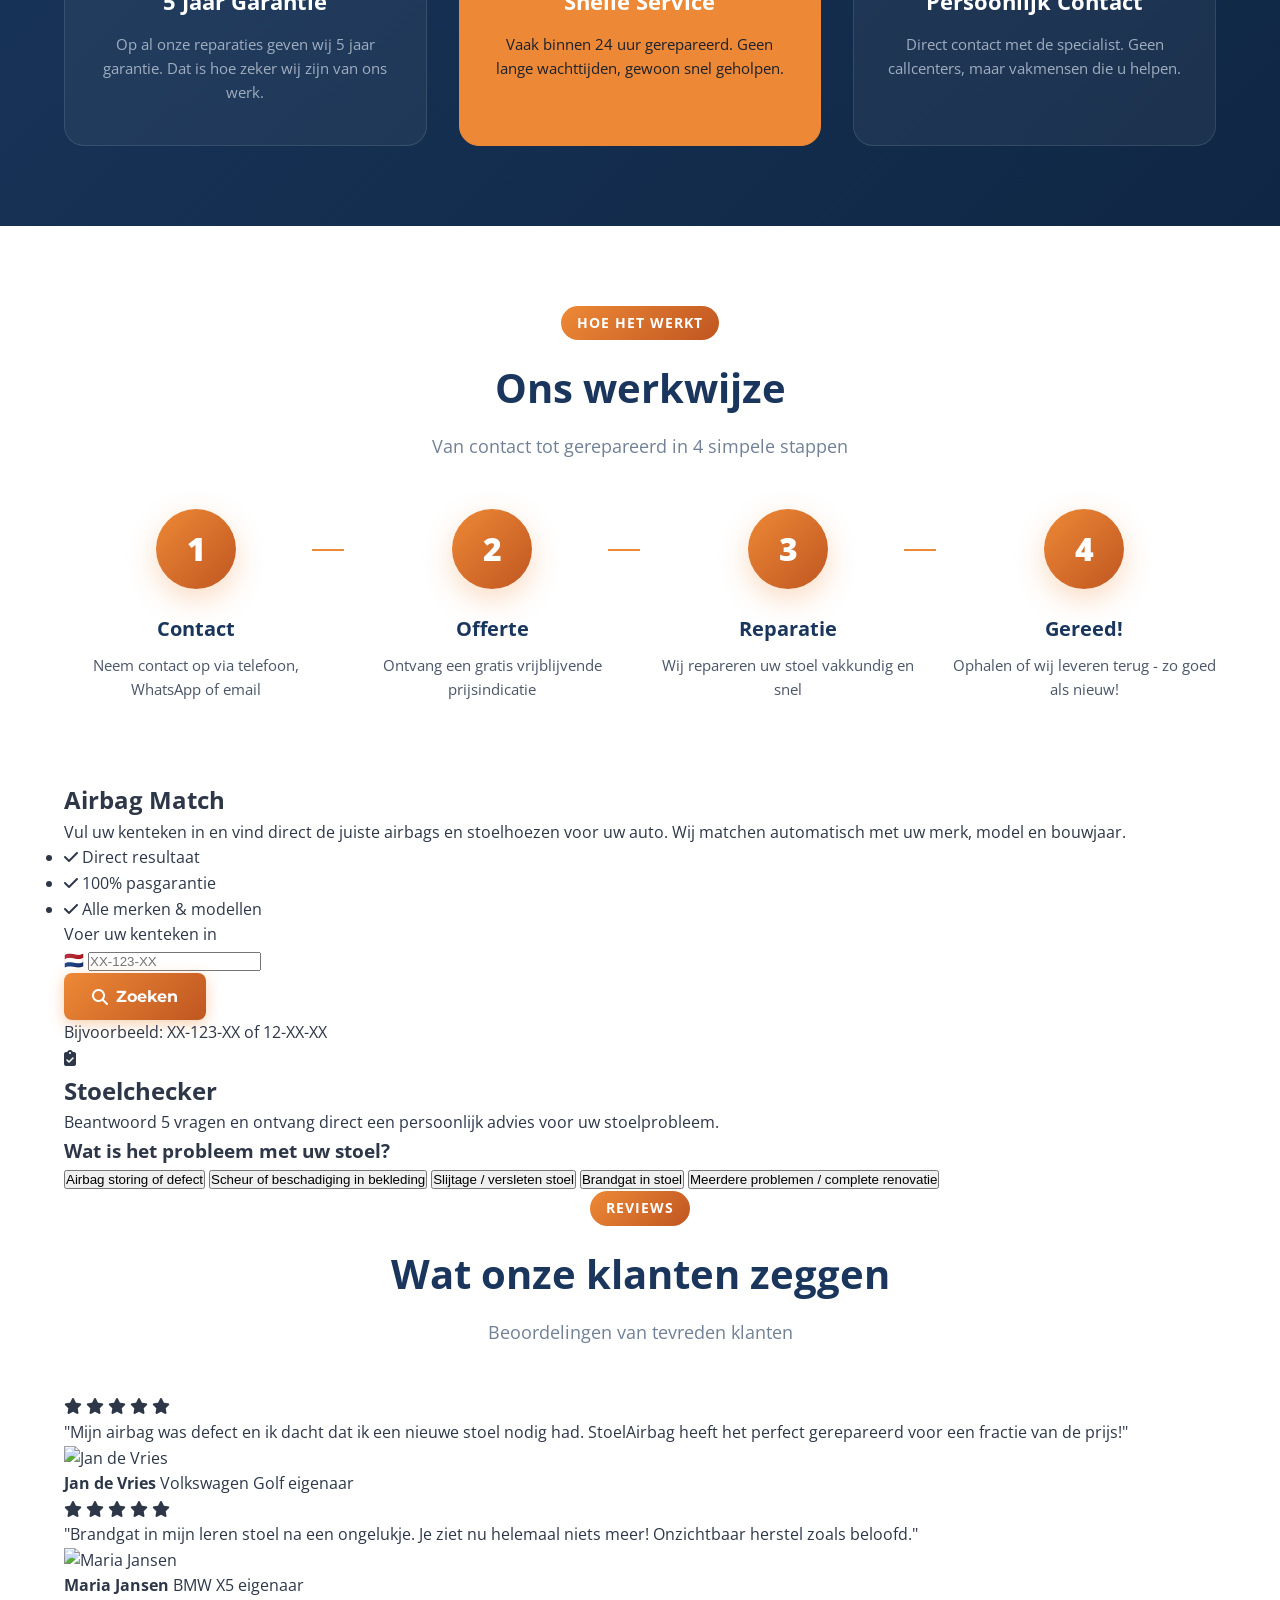
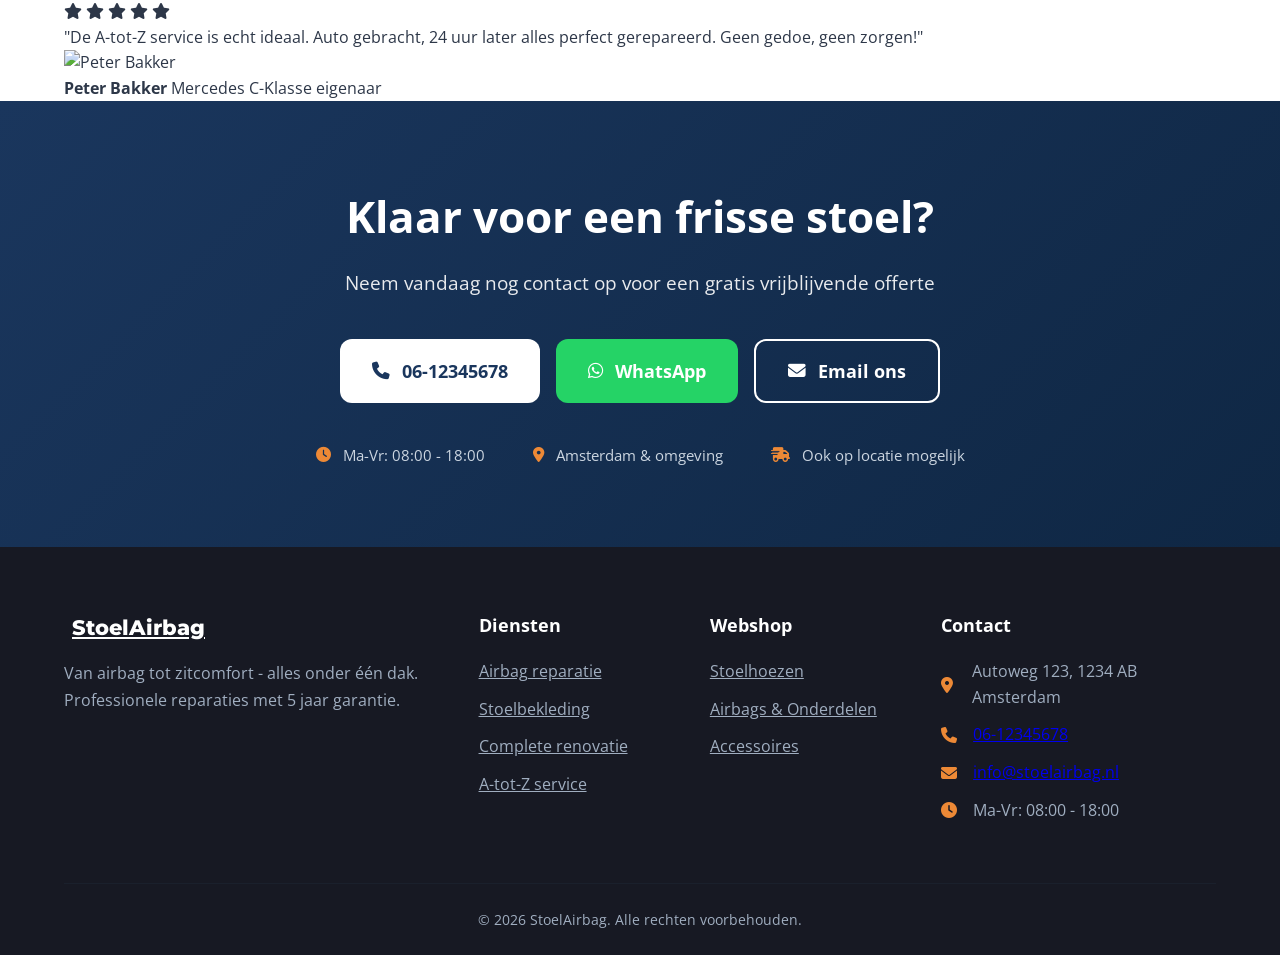
==== commit 9a8967b9: "Upgrade naar moderne template styling - Volledige CSS herzien met moderne design system - Nieuwe her" ====
--- a/index.html
+++ b/index.html
@@ -22,13 +22,13 @@
                 </a>
                 <ul class="nav-menu">
                     <li><a href="index.html" class="active">Home</a></li>
-                    <li class="dropdown">
-                        <a href="#">Diensten <i class="fas fa-chevron-down"></i></a>
+                    <li class="has-dropdown">
+                        <a href="#" class="dropdown-toggle">Diensten <i class="fas fa-chevron-down"></i></a>
                         <ul class="dropdown-menu">
-                            <li><a href="pages/airbag-reparatie.html">Airbag Reparatie</a></li>
-                            <li><a href="pages/stoelbekleding.html">Stoelbekleding</a></li>
-                            <li><a href="pages/complete-renovatie.html">Complete Renovatie</a></li>
-                            <li><a href="pages/ato-z-service.html">A-tot-Z Service</a></li>
+                            <li><a href="pages/airbag-reparatie.html"><i class="fas fa-airbag"></i> Airbag Reparatie</a></li>
+                            <li><a href="pages/stoelbekleding.html"><i class="fas fa-chair"></i> Stoelbekleding</a></li>
+                            <li><a href="pages/complete-renovatie.html"><i class="fas fa-magic"></i> Complete Renovatie</a></li>
+                            <li><a href="pages/ato-z-service.html"><i class="fas fa-car"></i> A-tot-Z Service</a></li>
                         </ul>
                     </li>
                     <li><a href="pages/webshop.html">Webshop</a></li>
@@ -51,125 +51,250 @@
         </div>
     </header>
 
-    <!-- Hero Section -->
-    <section class="hero">
-        <div class="hero-bg">
-            <div class="hero-overlay"></div>
-        </div>
-        <div class="container">
-            <div class="hero-content">
-                <h1>Uw autostoel verdient de beste zorg</h1>
-                <p class="hero-tagline">Van airbag tot zitcomfort - alles onder één dak</p>
-                <div class="hero-buttons">
-                    <a href="#offerte" class="btn btn-primary">Direct offerte aanvragen</a>
-                    <a href="#diensten" class="btn btn-secondary">Bekijk onze services</a>
-                </div>
-            </div>
-        </div>
-        <div class="hero-scroll">
+    <!-- Mobile Menu -->
+    <div class="mobile-nav" id="mobileNav">
+        <div class="mobile-nav-header">
+            <a href="index.html" class="logo">
+                <i class="fas fa-airbag logo-icon"></i>
+                <span>StoelAirbag</span>
+            </a>
+            <button class="mobile-nav-close" id="mobileNavClose">
+                <i class="fas fa-times"></i>
+            </button>
+        </div>
+        <ul class="mobile-nav-menu">
+            <li><a href="index.html" class="active"><i class="fas fa-home"></i> Home</a></li>
+            <li>
+                <button class="mobile-dropdown-toggle" id="mobileDropdownToggle">
+                    Diensten <i class="fas fa-chevron-down"></i>
+                </button>
+                <ul class="mobile-dropdown-menu" id="mobileDropdownMenu">
+                    <li><a href="pages/airbag-reparatie.html"><i class="fas fa-airbag"></i> Airbag Reparatie</a></li>
+                    <li><a href="pages/stoelbekleding.html"><i class="fas fa-chair"></i> Stoelbekleding</a></li>
+                    <li><a href="pages/complete-renovatie.html"><i class="fas fa-magic"></i> Complete Renovatie</a></li>
+                    <li><a href="pages/ato-z-service.html"><i class="fas fa-car"></i> A-tot-Z Service</a></li>
+                </ul>
+            </li>
+            <li><a href="pages/webshop.html"><i class="fas fa-shopping-cart"></i> Webshop</a></li>
+            <li><a href="pages/over-ons.html"><i class="fas fa-info-circle"></i> Over Ons</a></li>
+            <li><a href="pages/contact.html"><i class="fas fa-envelope"></i> Contact</a></li>
+        </ul>
+    </div>
+    <div class="mobile-nav-overlay" id="mobileNavOverlay"></div>
+
+    <!-- HERO SECTIE -->
+    <section class="hero-modern">
+        <div class="hero-content-modern">
+            <div class="hero-badge-modern">
+                <i class="fas fa-star"></i> #1 Stoel & Airbag Service in Nederland
+            </div>
+            <h1>Uw autostoel <span class="highlight">verdient de beste zorg</span></h1>
+            <p class="hero-tagline-modern">Van airbag tot zitcomfort - professionele reparaties met garantie. Binnen 24 uur klaar!</p>
+            <div class="hero-buttons-modern">
+                <a href="#contact" class="btn btn-primary btn-large">
+                    <i class="fas fa-calendar-check"></i> Direct offerte aanvragen
+                </a>
+                <a href="#diensten" class="btn btn-secondary btn-large">
+                    <i class="fas fa-tools"></i> Bekijk onze services
+                </a>
+            </div>
+            <div class="hero-trust">
+                <div class="trust-item">
+                    <i class="fas fa-shield-alt"></i>
+                    <span>5 jaar garantie</span>
+                </div>
+                <div class="trust-item">
+                    <i class="fas fa-clock"></i>
+                    <span>24 uur service</span>
+                </div>
+                <div class="trust-item">
+                    <i class="fas fa-check-circle"></i>
+                    <span>100% pasgarantie</span>
+                </div>
+            </div>
+        </div>
+        <a href="#usp" class="scroll-down">
             <i class="fas fa-chevron-down"></i>
-        </div>
-    </section>
-
-    <!-- USP Section -->
-    <section class="usp-section">
-        <div class="container">
+        </a>
+    </section>
+
+    <!-- USP SECTION -->
+    <section class="usp-section-modern" id="usp">
+        <div class="container">
+            <div class="section-header-modern">
+                <span class="section-tag">Waarom StoelAirbag</span>
+                <h2>Alles onder één dak</h2>
+                <p>Professionele oplossingen voor al uw stoelproblemen</p>
+            </div>
             <div class="usp-grid">
-                <div class="usp-item">
+                <div class="usp-card">
                     <i class="fas fa-check-circle"></i>
-                    <span>A-tot-Z service (wij regelen alles)</span>
-                </div>
-                <div class="usp-item">
+                    <div>
+                        <h3>A-tot-Z service</h3>
+                        <p>Wij regelen alles voor u</p>
+                    </div>
+                </div>
+                <div class="usp-card">
                     <i class="fas fa-shield-alt"></i>
-                    <span>Gespecialiseerd in airbag reparatie</span>
-                </div>
-                <div class="usp-item">
+                    <div>
+                        <h3>Airbag specialist</h3>
+                        <p>Gespecialiseerd in veiligheid</p>
+                    </div>
+                </div>
+                <div class="usp-card">
                     <i class="fas fa-eye-slash"></i>
-                    <span>Onzichtbaar herstel van bekleding</span>
-                </div>
-                <div class="usp-item">
+                    <div>
+                        <h3>Onzichtbaar herstel</h3>
+                        <p>Bekleding zoals nieuw</p>
+                    </div>
+                </div>
+                <div class="usp-card">
                     <i class="fas fa-file-invoice"></i>
-                    <span>Gratis vrijblijvende offerte</span>
-                </div>
-                <div class="usp-item">
+                    <div>
+                        <h3>Gratis offerte</h3>
+                        <p>Vrijblijvend en snel</p>
+                    </div>
+                </div>
+                <div class="usp-card">
                     <i class="fas fa-clock"></i>
-                    <span>Snelle service, vaak binnen 24 uur klaar</span>
-                </div>
-            </div>
-        </div>
-    </section>
-
-    <!-- Services Section -->
+                    <div>
+                        <h3>Snelle service</h3>
+                        <p>Vaak binnen 24 uur klaar</p>
+                    </div>
+                </div>
+            </div>
+        </div>
+    </section>
+
+    <!-- SERVICES SECTION -->
     <section class="services-section" id="diensten">
         <div class="container">
-            <div class="section-header">
-                <h2>Onze diensten</h2>
-                <p>Professionele oplossingen voor al uw stoelproblemen</p>
+            <div class="section-header-modern">
+                <span class="section-tag">Onze Diensten</span>
+                <h2>Wat kunnen wij voor u doen?</h2>
+                <p>Van kleine reparatie tot complete renovatie</p>
             </div>
             <div class="services-grid">
-                <a href="pages/airbag-reparatie.html" class="service-card">
-                    <div class="service-icon">
+                <div class="service-card">
+                    <div class="service-image">
                         <i class="fas fa-airbag"></i>
                     </div>
-                    <h3>Airbag reparatie & montage</h3>
-                    <p>Professionele reparatie van kapotte airbags in autostoelen met garantie op veiligheid.</p>
-                    <span class="service-link">Meer info <i class="fas fa-arrow-right"></i></span>
-                </a>
-                <a href="pages/stoelbekleding.html" class="service-card">
-                    <div class="service-icon">
+                    <div class="service-content">
+                        <h3>Airbag reparatie & montage</h3>
+                        <p>Professionele reparatie van kapotte airbags in autostoelen met garantie op veiligheid.</p>
+                        <a href="pages/airbag-reparatie.html" class="service-link">
+                            Meer info <i class="fas fa-arrow-right"></i>
+                        </a>
+                    </div>
+                </div>
+                <div class="service-card">
+                    <div class="service-image">
                         <i class="fas fa-chair"></i>
                     </div>
-                    <h3>Stoelbekleding reparatie</h3>
-                    <p>Deskundig dichtnaaien van scheuren, brandgaten en versleten delen in leder of stof.</p>
-                    <span class="service-link">Meer info <i class="fas fa-arrow-right"></i></span>
-                </a>
-                <a href="pages/complete-renovatie.html" class="service-card">
-                    <div class="service-icon">
+                    <div class="service-content">
+                        <h3>Stoelbekleding reparatie</h3>
+                        <p>Deskundig dichtnaaien van scheuren, brandgaten en versleten delen in leder of stof.</p>
+                        <a href="pages/stoelbekleding.html" class="service-link">
+                            Meer info <i class="fas fa-arrow-right"></i>
+                        </a>
+                    </div>
+                </div>
+                <div class="service-card">
+                    <div class="service-image">
                         <i class="fas fa-magic"></i>
                     </div>
-                    <h3>Volledige stoelrenovatie</h3>
-                    <p>Complete transformatie van uw stoelen met nieuw schuim, bekleding en comfort.</p>
-                    <span class="service-link">Meer info <i class="fas fa-arrow-right"></i></span>
-                </a>
-                <a href="pages/ato-z-service.html" class="service-card">
-                    <div class="service-icon">
+                    <div class="service-content">
+                        <h3>Volledige stoelrenovatie</h3>
+                        <p>Complete transformatie van uw stoelen met nieuw schuim, bekleding en comfort.</p>
+                        <a href="pages/complete-renovatie.html" class="service-link">
+                            Meer info <i class="fas fa-arrow-right"></i>
+                        </a>
+                    </div>
+                </div>
+                <div class="service-card">
+                    <div class="service-image">
                         <i class="fas fa-car"></i>
                     </div>
-                    <h3>Complete zorg: auto achterlaten</h3>
-                    <p>Breng uw auto, wij demonteren, repareren en monteren alles weer terug. U hoeft niets te doen!</p>
-                    <span class="service-link">Meer info <i class="fas fa-arrow-right"></i></span>
-                </a>
-            </div>
-        </div>
-    </section>
-
-    <!-- Before/After Section -->
-    <section class="before-after-section">
-        <div class="container">
-            <div class="section-header">
-                <h2>Voor & Na</h2>
-                <p>Zie het verschil dat wij maken</p>
-            </div>
-            <div class="before-after-slider">
-                <div class="comparison-container">
-                    <div class="comparison-image before">
-                        <img src="images/before-seat.jpg" alt="Stoel voor reparatie">
-                        <span class="label">Voor</span>
-                    </div>
-                    <div class="comparison-image after">
-                        <img src="images/after-seat.jpg" alt="Stoel na reparatie">
-                        <span class="label">Na</span>
-                    </div>
-                    <div class="slider-handle">
-                        <i class="fas fa-arrows-alt-h"></i>
-                    </div>
-                </div>
-                <p class="slider-hint"><i class="fas fa-hand-pointer"></i> Sleep over de foto om het verschil te zien</p>
-            </div>
-        </div>
-    </section>
-
-    <!-- Kentekenchecker Section -->
+                    <div class="service-content">
+                        <h3>Complete zorg: auto achterlaten</h3>
+                        <p>Breng uw auto, wij demonteren, repareren en monteren alles weer terug. U hoeft niets te doen!</p>
+                        <a href="pages/ato-z-service.html" class="service-link">
+                            Meer info <i class="fas fa-arrow-right"></i>
+                        </a>
+                    </div>
+                </div>
+            </div>
+        </div>
+    </section>
+
+    <!-- WHY US SECTION -->
+    <section class="why-us-section">
+        <div class="container">
+            <div class="section-header-modern light">
+                <span class="section-tag">Waarom Wij</span>
+                <h2>StoelAirbag verschil</h2>
+                <p>Wat maakt ons de beste keuze voor uw stoelreparatie</p>
+            </div>
+            <div class="why-us-grid">
+                <div class="why-us-card">
+                    <div class="why-us-icon">
+                        <i class="fas fa-award"></i>
+                    </div>
+                    <h3>5 Jaar Garantie</h3>
+                    <p>Op al onze reparaties geven wij 5 jaar garantie. Dat is hoe zeker wij zijn van ons werk.</p>
+                </div>
+                <div class="why-us-card featured">
+                    <div class="why-us-icon">
+                        <i class="fas fa-bolt"></i>
+                    </div>
+                    <h3>Snelle Service</h3>
+                    <p>Vaak binnen 24 uur gerepareerd. Geen lange wachttijden, gewoon snel geholpen.</p>
+                </div>
+                <div class="why-us-card">
+                    <div class="why-us-icon">
+                        <i class="fas fa-hand-holding-heart"></i>
+                    </div>
+                    <h3>Persoonlijk Contact</h3>
+                    <p>Direct contact met de specialist. Geen callcenters, maar vakmensen die u helpen.</p>
+                </div>
+            </div>
+        </div>
+    </section>
+
+    <!-- PROCESS SECTION -->
+    <section class="process-section">
+        <div class="container">
+            <div class="section-header-modern">
+                <span class="section-tag">Hoe het werkt</span>
+                <h2>Ons werkwijze</h2>
+                <p>Van contact tot gerepareerd in 4 simpele stappen</p>
+            </div>
+            <div class="process-steps">
+                <div class="process-step">
+                    <div class="step-number">1</div>
+                    <h3>Contact</h3>
+                    <p>Neem contact op via telefoon, WhatsApp of email</p>
+                </div>
+                <div class="process-step">
+                    <div class="step-number">2</div>
+                    <h3>Offerte</h3>
+                    <p>Ontvang een gratis vrijblijvende prijsindicatie</p>
+                </div>
+                <div class="process-step">
+                    <div class="step-number">3</div>
+                    <h3>Reparatie</h3>
+                    <p>Wij repareren uw stoel vakkundig en snel</p>
+                </div>
+                <div class="process-step">
+                    <div class="step-number">4</div>
+                    <h3>Gereed!</h3>
+                    <p>Ophalen of wij leveren terug - zo goed als nieuw!</p>
+                </div>
+            </div>
+        </div>
+    </section>
+
+    <!-- KENTEKENCHECKER SECTION -->
     <section class="kenteken-section">
         <div class="container">
             <div class="kenteken-content">
@@ -204,7 +329,7 @@
         </div>
     </section>
 
-    <!-- Stoelchecker Quiz Section -->
+    <!-- STOELCHECKER QUIZ SECTION -->
     <section class="quiz-section">
         <div class="container">
             <div class="quiz-container">
@@ -232,10 +357,11 @@
         </div>
     </section>
 
-    <!-- Reviews Section -->
+    <!-- REVIEWS SECTION -->
     <section class="reviews-section">
         <div class="container">
-            <div class="section-header">
+            <div class="section-header-modern">
+                <span class="section-tag">Reviews</span>
                 <h2>Wat onze klanten zeggen</h2>
                 <p>Beoordelingen van tevreden klanten</p>
             </div>
@@ -295,23 +421,42 @@
         </div>
     </section>
 
-    <!-- CTA Section -->
-    <section class="cta-section" id="offerte">
-        <div class="container">
-            <div class="cta-content">
+    <!-- CONTACT SECTION -->
+    <section class="contact-section" id="contact">
+        <div class="container">
+            <div class="contact-content">
                 <h2>Klaar voor een frisse stoel?</h2>
                 <p>Neem vandaag nog contact op voor een gratis vrijblijvende offerte</p>
-                <div class="cta-buttons">
-                    <a href="pages/contact.html" class="btn btn-primary btn-large">Neem contact op</a>
-                    <a href="https://wa.me/31612345678" class="btn btn-whatsapp btn-large">
-                        <i class="fab fa-whatsapp"></i> WhatsApp ons
+                <div class="contact-methods">
+                    <a href="tel:+31612345678" class="contact-btn phone">
+                        <i class="fas fa-phone"></i> 06-12345678
                     </a>
-                </div>
-            </div>
-        </div>
-    </section>
-
-    <!-- Footer -->
+                    <a href="https://wa.me/31612345678" class="contact-btn whatsapp">
+                        <i class="fab fa-whatsapp"></i> WhatsApp
+                    </a>
+                    <a href="mailto:info@stoelairbag.nl" class="contact-btn email">
+                        <i class="fas fa-envelope"></i> Email ons
+                    </a>
+                </div>
+                <div class="contact-info-box">
+                    <div class="info-item">
+                        <i class="fas fa-clock"></i>
+                        <span>Ma-Vr: 08:00 - 18:00</span>
+                    </div>
+                    <div class="info-item">
+                        <i class="fas fa-map-marker-alt"></i>
+                        <span>Amsterdam & omgeving</span>
+                    </div>
+                    <div class="info-item">
+                        <i class="fas fa-shipping-fast"></i>
+                        <span>Ook op locatie mogelijk</span>
+                    </div>
+                </div>
+            </div>
+        </div>
+    </section>
+
+    <!-- FOOTER -->
     <footer class="footer">
         <div class="container">
             <div class="footer-grid">
@@ -320,12 +465,7 @@
                         <i class="fas fa-airbag logo-icon"></i>
                         <span>StoelAirbag</span>
                     </a>
-                    <p>Van airbag tot zitcomfort - alles onder één dak. Professionele reparaties met garantie.</p>
-                    <div class="social-links">
-                        <a href="#"><i class="fab fa-facebook"></i></a>
-                        <a href="#"><i class="fab fa-instagram"></i></a>
-                        <a href="#"><i class="fab fa-linkedin"></i></a>
-                    </div>
+                    <p>Van airbag tot zitcomfort - alles onder één dak. Professionele reparaties met 5 jaar garantie.</p>
                 </div>
                 <div class="footer-links">
                     <h4>Diensten</h4>
@@ -342,7 +482,6 @@
                         <li><a href="pages/webshop.html">Stoelhoezen</a></li>
                         <li><a href="pages/webshop.html">Airbags & Onderdelen</a></li>
                         <li><a href="pages/webshop.html">Accessoires</a></li>
-                        <li><a href="pages/webshop.html">Onderhoud</a></li>
                     </ul>
                 </div>
                 <div class="footer-contact">
@@ -357,15 +496,11 @@
             </div>
             <div class="footer-bottom">
                 <p>&copy; 2026 StoelAirbag. Alle rechten voorbehouden.</p>
-                <div class="footer-legal">
-                    <a href="pages/privacy.html">Privacybeleid</a>
-                    <a href="pages/algemene-voorwaarden.html">Algemene voorwaarden</a>
-                </div>
             </div>
         </div>
     </footer>
 
-    <!-- WhatsApp Float -->
+    <!-- WHATSAPP FLOAT -->
     <a href="https://wa.me/31612345678" class="whatsapp-float" target="_blank">
         <i class="fab fa-whatsapp"></i>
     </a>
--- a/css/style.css
+++ b/css/style.css
@@ -1,21 +1,15 @@
 /* ========================================
-   STOELAIRBAG - MAIN STYLESHEET
-   Kleuren: Donkerblauw, Oranje, Wit/Grijs
-   ======================================== */
-
-/* CSS Variables */
+   STOELAIRBAG - MODERNE STYLING
+   (Gebaseerd op KoplampenPolijsten template)
+   ======================================== */
+
 :root {
-    /* Primary Colors */
-    --primary-blue: #1a365d;
-    --primary-blue-dark: #0f2744;
-    --primary-blue-light: #2c5282;
-    
-    /* Accent Colors */
-    --accent-orange: #ed8936;
-    --accent-orange-dark: #c05621;
-    --accent-orange-light: #f6ad55;
-    
-    /* Neutral Colors */
+    --primary: #1a365d;
+    --primary-dark: #0f2744;
+    --primary-light: #2c5282;
+    --accent: #ed8936;
+    --accent-dark: #c05621;
+    --accent-light: #f6ad55;
     --white: #ffffff;
     --gray-50: #f7fafc;
     --gray-100: #edf2f7;
@@ -27,101 +21,34 @@
     --gray-700: #2d3748;
     --gray-800: #1a202c;
     --gray-900: #171923;
-    
-    /* Typography */
     --font-heading: 'Montserrat', sans-serif;
     --font-body: 'Open Sans', sans-serif;
-    
-    /* Spacing */
-    --space-xs: 0.25rem;
-    --space-sm: 0.5rem;
-    --space-md: 1rem;
-    --space-lg: 1.5rem;
-    --space-xl: 2rem;
-    --space-2xl: 3rem;
-    --space-3xl: 4rem;
-    
-    /* Border Radius */
-    --radius-sm: 4px;
-    --radius-md: 8px;
-    --radius-lg: 12px;
-    --radius-xl: 16px;
-    --radius-full: 9999px;
-    
-    /* Shadows */
-    --shadow-sm: 0 1px 2px rgba(0,0,0,0.05);
-    --shadow-md: 0 4px 6px rgba(0,0,0,0.1);
-    --shadow-lg: 0 10px 15px rgba(0,0,0,0.1);
-    --shadow-xl: 0 20px 25px rgba(0,0,0,0.15);
-    
-    /* Transitions */
-    --transition-fast: 150ms ease;
-    --transition-base: 250ms ease;
-    --transition-slow: 350ms ease;
-}
-
-/* Reset & Base */
-*, *::before, *::after {
-    margin: 0;
-    padding: 0;
-    box-sizing: border-box;
-}
-
-html {
-    scroll-behavior: smooth;
-}
+}
+
+* { margin: 0; padding: 0; box-sizing: border-box; }
+
+html { scroll-behavior: smooth; }
 
 body {
     font-family: var(--font-body);
     font-size: 16px;
     line-height: 1.6;
     color: var(--gray-700);
-    background-color: var(--white);
-    -webkit-font-smoothing: antialiased;
-}
-
-img {
-    max-width: 100%;
-    height: auto;
-    display: block;
-}
-
-a {
-    text-decoration: none;
-    color: inherit;
-    transition: color var(--transition-fast);
-}
-
-ul {
-    list-style: none;
-}
-
-.container {
-    max-width: 1200px;
-    margin: 0 auto;
-    padding: 0 var(--space-lg);
-}
-
-/* Typography */
-h1, h2, h3, h4, h5, h6 {
-    font-family: var(--font-heading);
-    font-weight: 700;
-    line-height: 1.2;
-    color: var(--gray-900);
-}
-
-h1 { font-size: clamp(2rem, 5vw, 3.5rem); }
-h2 { font-size: clamp(1.5rem, 4vw, 2.5rem); }
-h3 { font-size: clamp(1.25rem, 3vw, 1.5rem); }
-
-/* Header */
+    background: var(--white);
+}
+
+.container { max-width: 1200px; margin: 0 auto; padding: 0 1.5rem; }
+
+/* ========================================
+   HEADER
+   ======================================== */
 .header {
     position: fixed;
     top: 0;
     left: 0;
     right: 0;
     background: var(--white);
-    box-shadow: var(--shadow-md);
+    box-shadow: 0 2px 10px rgba(0,0,0,0.1);
     z-index: 1000;
     height: 70px;
 }
@@ -136,34 +63,45 @@
 .logo {
     display: flex;
     align-items: center;
-    gap: var(--space-sm);
+    gap: 0.5rem;
     font-family: var(--font-heading);
-    font-size: 1.5rem;
+    font-size: 1.3rem;
     font-weight: 800;
-    color: var(--primary-blue);
+    color: var(--primary);
 }
 
 .logo-icon {
-    color: var(--accent-orange);
+    color: var(--accent);
     font-size: 1.75rem;
 }
 
+/* Navigation */
 .nav-menu {
     display: flex;
     align-items: center;
-    gap: var(--space-xl);
+    gap: 2rem;
+    list-style: none !important;
+    margin: 0;
+    padding: 0;
+}
+
+.nav-menu > li {
+    list-style: none !important;
+    position: relative;
 }
 
 .nav-menu a {
-    font-weight: 500;
+    font-weight: 600;
     color: var(--gray-700);
-    padding: var(--space-sm) 0;
+    text-decoration: none;
+    padding: 0.5rem 0;
     position: relative;
+    transition: color 0.3s;
 }
 
 .nav-menu a:hover,
 .nav-menu a.active {
-    color: var(--primary-blue);
+    color: var(--primary);
 }
 
 .nav-menu a.active::after {
@@ -173,85 +111,128 @@
     left: 0;
     right: 0;
     height: 3px;
-    background: var(--accent-orange);
-    border-radius: var(--radius-full);
-}
-
-/* Dropdown */
-.dropdown {
+    background: var(--accent);
+    border-radius: 3px;
+}
+
+/* Dropdown Container */
+.has-dropdown {
     position: relative;
-}
-
+    cursor: pointer;
+}
+
+.dropdown-toggle {
+    display: flex;
+    align-items: center;
+    gap: 0.5rem;
+    cursor: pointer;
+}
+
+.dropdown-toggle i {
+    font-size: 0.75rem;
+    transition: transform 0.25s ease;
+}
+
+.has-dropdown:hover .dropdown-toggle i,
+.has-dropdown:focus-within .dropdown-toggle i {
+    transform: rotate(180deg);
+}
+
+/* Dropdown - Default hidden */
 .dropdown-menu {
     position: absolute;
     top: 100%;
     left: 0;
     background: var(--white);
-    box-shadow: var(--shadow-lg);
-    border-radius: var(--radius-md);
-    padding: var(--space-sm) 0;
-    min-width: 220px;
+    box-shadow: 0 10px 40px rgba(0,0,0,0.15);
+    border-radius: 12px;
+    padding: 0.5rem 0;
+    min-width: 280px;
+    margin-top: 0.5rem;
     opacity: 0;
     visibility: hidden;
-    transform: translateY(10px);
-    transition: all var(--transition-base);
-}
-
-.dropdown:hover .dropdown-menu {
+    pointer-events: none;
+    transform: translateY(-10px);
+    transition: all 0.25s ease;
+    z-index: 9999;
+    border: 1px solid var(--gray-200);
+    list-style: none !important;
+}
+
+.dropdown-menu * {
+    list-style: none !important;
+}
+
+/* Dropdown - Show on hover */
+.has-dropdown:hover > .dropdown-menu,
+.dropdown-menu:hover {
     opacity: 1;
     visibility: visible;
+    pointer-events: auto;
     transform: translateY(0);
 }
 
-.dropdown-menu a {
-    display: block;
-    padding: var(--space-sm) var(--space-lg);
-}
-
-.dropdown-menu a:hover {
+.dropdown-menu > li {
+    list-style: none !important;
+    margin: 0;
+    padding: 0;
+}
+
+.dropdown-menu > li > a {
+    display: flex;
+    align-items: center;
+    gap: 0.75rem;
+    padding: 0.875rem 1.25rem;
+    font-weight: 500;
+    font-size: 0.95rem;
+    border-bottom: 1px solid var(--gray-100);
+    color: var(--gray-700);
+    text-decoration: none;
+    transition: all 0.2s;
+    list-style: none !important;
+}
+
+.dropdown-menu > li:last-child > a {
+    border-bottom: none;
+}
+
+.dropdown-menu > li > a i {
+    color: var(--accent);
+    width: 20px;
+    text-align: center;
+    flex-shrink: 0;
+}
+
+.dropdown-menu > li > a:hover {
     background: var(--gray-50);
+    color: var(--primary);
+    padding-left: 1.5rem;
 }
 
 /* Nav Actions */
 .nav-actions {
     display: flex;
     align-items: center;
-    gap: var(--space-lg);
-}
-
-.lang-toggle {
-    background: none;
-    border: none;
-    font-family: var(--font-heading);
-    font-weight: 600;
-    cursor: pointer;
-    color: var(--gray-400);
-}
-
-.lang-toggle span.active {
-    color: var(--primary-blue);
-}
-
-.cart-btn {
-    position: relative;
-    font-size: 1.25rem;
-    color: var(--gray-700);
-}
-
-.cart-count {
-    position: absolute;
-    top: -8px;
-    right: -8px;
-    background: var(--accent-orange);
-    color: var(--white);
-    font-size: 0.7rem;
+    gap: 1rem;
+}
+
+.nav-cta {
+    display: flex;
+    align-items: center;
+    gap: 0.5rem;
+    background: linear-gradient(135deg, var(--accent), var(--accent-dark));
+    color: var(--white) !important;
+    padding: 0.625rem 1.25rem;
+    border-radius: 8px;
     font-weight: 700;
-    width: 18px;
-    height: 18px;
-    border-radius: var(--radius-full);
-    display: flex;
-    align-items: center;
-    justify-content: center;
+    font-size: 0.9rem;
+    box-shadow: 0 4px 12px rgba(237,137,54,0.35);
+    transition: all 0.3s;
+}
+
+.nav-cta:hover {
+    transform: translateY(-2px);
+    box-shadow: 0 6px 20px rgba(237,137,54,0.45);
 }
 
 .mobile-menu-btn {
@@ -263,126 +244,212 @@
     color: var(--gray-700);
 }
 
-/* Buttons */
+/* Cart Button */
+.cart-btn {
+    position: relative;
+    color: var(--gray-700);
+    font-size: 1.25rem;
+    transition: color 0.3s;
+}
+
+.cart-btn:hover {
+    color: var(--accent);
+}
+
+.cart-count {
+    position: absolute;
+    top: -8px;
+    right: -8px;
+    background: var(--accent);
+    color: var(--white);
+    font-size: 0.7rem;
+    font-weight: 700;
+    width: 18px;
+    height: 18px;
+    border-radius: 50%;
+    display: flex;
+    align-items: center;
+    justify-content: center;
+}
+
+/* Language Toggle */
+.lang-toggle {
+    background: var(--gray-100);
+    border: none;
+    padding: 0.5rem 0.75rem;
+    border-radius: 6px;
+    font-size: 0.875rem;
+    font-weight: 600;
+    cursor: pointer;
+    color: var(--gray-600);
+}
+
+.lang-toggle .active {
+    color: var(--primary);
+}
+
+/* ========================================
+   BUTTONS
+   ======================================== */
 .btn {
     display: inline-flex;
     align-items: center;
     justify-content: center;
-    gap: var(--space-sm);
-    padding: var(--space-md) var(--space-xl);
+    gap: 0.5rem;
+    padding: 0.875rem 1.75rem;
     font-family: var(--font-heading);
-    font-weight: 600;
+    font-weight: 700;
     font-size: 1rem;
-    border-radius: var(--radius-md);
+    border-radius: 8px;
     border: none;
     cursor: pointer;
-    transition: all var(--transition-base);
+    transition: all 0.3s;
+    text-decoration: none;
 }
 
 .btn-primary {
-    background: var(--accent-orange);
-    color: var(--white);
+    background: linear-gradient(135deg, var(--accent), var(--accent-dark));
+    color: var(--white);
+    box-shadow: 0 4px 15px rgba(237,137,54,0.4);
 }
 
 .btn-primary:hover {
-    background: var(--accent-orange-dark);
     transform: translateY(-2px);
-    box-shadow: var(--shadow-lg);
+    box-shadow: 0 8px 25px rgba(237,137,54,0.5);
 }
 
 .btn-secondary {
+    background: transparent;
+    color: var(--white);
+    border: 2px solid var(--white);
+}
+
+.btn-secondary:hover {
     background: var(--white);
-    color: var(--primary-blue);
-    border: 2px solid var(--primary-blue);
-}
-
-.btn-secondary:hover {
-    background: var(--primary-blue);
+    color: var(--primary);
+}
+
+.btn-outline {
+    background: transparent;
+    color: var(--primary);
+    border: 2px solid var(--primary);
+}
+
+.btn-outline:hover {
+    background: var(--primary);
     color: var(--white);
 }
 
 .btn-large {
-    padding: var(--space-lg) var(--space-2xl);
+    padding: 1rem 2rem;
     font-size: 1.1rem;
 }
 
-.btn-whatsapp {
-    background: #25d366;
-    color: var(--white);
-}
-
-.btn-whatsapp:hover {
-    background: #128c7e;
-}
-
-/* Hero Section */
-.hero {
+.btn-full {
+    width: 100%;
+}
+
+/* ========================================
+   HERO MODERN
+   ======================================== */
+.hero-modern {
     position: relative;
-    height: 100vh;
-    min-height: 600px;
-    display: flex;
-    align-items: center;
-    justify-content: center;
+    min-height: 100vh;
+    display: flex;
+    align-items: center;
+    justify-content: center;
+    background: linear-gradient(135deg, var(--primary) 0%, var(--primary-dark) 100%);
+    padding-top: 70px;
     overflow: hidden;
 }
 
-.hero-bg {
-    position: absolute;
-    inset: 0;
-    background: linear-gradient(135deg, var(--primary-blue) 0%, var(--primary-blue-dark) 100%);
-}
-
-.hero-bg::before {
+.hero-modern::before {
     content: '';
     position: absolute;
     inset: 0;
-    background: url('../images/hero-bg.jpg') center/cover;
-    opacity: 0.3;
-}
-
-.hero-overlay {
-    position: absolute;
-    inset: 0;
-    background: linear-gradient(to bottom, rgba(26,54,93,0.7), rgba(15,39,68,0.9));
-}
-
-.hero-content {
+    background: 
+        radial-gradient(circle at 30% 50%, rgba(237,137,54,0.12) 0%, transparent 50%),
+        radial-gradient(circle at 70% 50%, rgba(44,82,130,0.15) 0%, transparent 50%);
+}
+
+.hero-content-modern {
     position: relative;
     z-index: 2;
     text-align: center;
     color: var(--white);
     max-width: 800px;
-    padding: 0 var(--space-lg);
-}
-
-.hero-content h1 {
-    color: var(--white);
-    margin-bottom: var(--space-lg);
-    text-shadow: 2px 2px 4px rgba(0,0,0,0.3);
-}
-
-.hero-tagline {
-    font-size: clamp(1.1rem, 2.5vw, 1.5rem);
-    margin-bottom: var(--space-2xl);
+    padding: 3rem 1.5rem;
+}
+
+.hero-badge-modern {
+    display: inline-flex;
+    align-items: center;
+    gap: 0.5rem;
+    background: rgba(237,137,54,0.15);
+    color: var(--accent-light);
+    padding: 0.5rem 1rem;
+    border-radius: 50px;
+    font-size: 0.875rem;
+    font-weight: 600;
+    margin-bottom: 1.5rem;
+    border: 1px solid rgba(237,137,54,0.3);
+}
+
+.hero-content-modern h1 {
+    color: var(--white);
+    font-size: clamp(2.5rem, 6vw, 4rem);
+    margin-bottom: 1rem;
+    line-height: 1.1;
+}
+
+.hero-content-modern h1 .highlight {
+    color: var(--accent);
+    text-shadow: 0 0 30px rgba(237,137,54,0.5);
+}
+
+.hero-tagline-modern {
+    font-size: 1.25rem;
+    margin-bottom: 2rem;
     opacity: 0.9;
 }
 
-.hero-buttons {
-    display: flex;
-    gap: var(--space-lg);
+.hero-buttons-modern {
+    display: flex;
+    gap: 1rem;
     justify-content: center;
     flex-wrap: wrap;
-}
-
-.hero-scroll {
+    margin-bottom: 3rem;
+}
+
+.hero-trust {
+    display: flex;
+    justify-content: center;
+    gap: 2.5rem;
+    flex-wrap: wrap;
+}
+
+.trust-item {
+    display: flex;
+    align-items: center;
+    gap: 0.5rem;
+    color: var(--white);
+    font-weight: 500;
+}
+
+.trust-item i {
+    color: var(--accent);
+    font-size: 1.25rem;
+}
+
+.scroll-down {
     position: absolute;
-    bottom: var(--space-2xl);
+    bottom: 2rem;
     left: 50%;
     transform: translateX(-50%);
     color: var(--white);
     font-size: 1.5rem;
     animation: bounce 2s infinite;
-    cursor: pointer;
+    opacity: 0.7;
 }
 
 @keyframes bounce {
@@ -390,672 +457,627 @@
     50% { transform: translateX(-50%) translateY(10px); }
 }
 
-/* USP Section */
-.usp-section {
-    background: var(--primary-blue);
-    padding: var(--space-xl) 0;
+/* ========================================
+   SECTION HEADERS
+   ======================================== */
+.section-header-modern {
+    text-align: center;
+    margin-bottom: 3rem;
+}
+
+.section-header-modern.light h2,
+.section-header-modern.light p {
+    color: var(--white);
+}
+
+.section-tag {
+    display: inline-block;
+    background: linear-gradient(135deg, var(--accent), var(--accent-dark));
+    color: var(--white);
+    padding: 0.375rem 1rem;
+    border-radius: 50px;
+    font-size: 0.875rem;
+    font-weight: 700;
+    text-transform: uppercase;
+    letter-spacing: 1px;
+    margin-bottom: 1rem;
+}
+
+.section-header-modern h2 {
+    font-size: 2.5rem;
+    color: var(--primary);
+    margin-bottom: 0.75rem;
+}
+
+.section-header-modern p {
+    color: var(--gray-500);
+    font-size: 1.125rem;
+}
+
+/* ========================================
+   USP SECTION
+   ======================================== */
+.usp-section-modern {
+    padding: 5rem 0;
+    background: var(--white);
 }
 
 .usp-grid {
     display: grid;
-    grid-template-columns: repeat(auto-fit, minmax(200px, 1fr));
-    gap: var(--space-lg);
-}
-
-.usp-item {
-    display: flex;
-    align-items: center;
-    gap: var(--space-md);
-    color: var(--white);
-}
-
-.usp-item i {
+    grid-template-columns: repeat(auto-fit, minmax(250px, 1fr));
+    gap: 1.5rem;
+}
+
+.usp-card {
+    display: flex;
+    align-items: flex-start;
+    gap: 1rem;
+    padding: 1.5rem;
+    background: var(--gray-50);
+    border-radius: 16px;
+    border: 1px solid var(--gray-200);
+    transition: all 0.3s;
+}
+
+.usp-card:hover {
+    transform: translateY(-3px);
+    box-shadow: 0 10px 30px rgba(0,0,0,0.08);
+    border-color: var(--accent);
+}
+
+.usp-card i {
     font-size: 1.5rem;
-    color: var(--accent-orange);
+    color: var(--accent);
     flex-shrink: 0;
-}
-
-.usp-item span {
-    font-size: 0.95rem;
-}
-
-/* Section Header */
-.section-header {
-    text-align: center;
-    margin-bottom: var(--space-3xl);
-}
-
-.section-header h2 {
-    margin-bottom: var(--space-md);
-    color: var(--primary-blue);
-}
-
-.section-header p {
-    color: var(--gray-500);
+    width: 48px;
+    height: 48px;
+    background: rgba(237,137,54,0.1);
+    border-radius: 12px;
+    display: flex;
+    align-items: center;
+    justify-content: center;
+}
+
+.usp-card h3 {
+    color: var(--primary);
     font-size: 1.1rem;
-}
-
-/* Services Section */
+    margin-bottom: 0.25rem;
+}
+
+.usp-card p {
+    color: var(--gray-600);
+    font-size: 0.9rem;
+    margin: 0;
+}
+
+/* ========================================
+   SERVICES SECTION
+   ======================================== */
 .services-section {
-    padding: var(--space-3xl) 0;
+    padding: 5rem 0;
     background: var(--gray-50);
 }
 
 .services-grid {
     display: grid;
     grid-template-columns: repeat(auto-fit, minmax(280px, 1fr));
-    gap: var(--space-xl);
+    gap: 2rem;
 }
 
 .service-card {
     background: var(--white);
-    border-radius: var(--radius-lg);
-    padding: var(--space-2xl);
-    box-shadow: var(--shadow-md);
-    transition: all var(--transition-base);
-    border: 1px solid var(--gray-100);
+    border-radius: 20px;
+    overflow: hidden;
+    box-shadow: 0 5px 20px rgba(0,0,0,0.08);
+    border: 2px solid var(--gray-200);
+    transition: all 0.3s;
 }
 
 .service-card:hover {
     transform: translateY(-5px);
-    box-shadow: var(--shadow-xl);
-    border-color: var(--accent-orange-light);
-}
-
-.service-icon {
-    width: 70px;
-    height: 70px;
-    background: linear-gradient(135deg, var(--accent-orange-light), var(--accent-orange));
-    border-radius: var(--radius-lg);
-    display: flex;
-    align-items: center;
-    justify-content: center;
-    margin-bottom: var(--space-lg);
-}
-
-.service-icon i {
+    box-shadow: 0 15px 40px rgba(0,0,0,0.12);
+    border-color: var(--accent);
+}
+
+.service-image {
+    height: 180px;
+    background: linear-gradient(135deg, var(--primary), var(--primary-light));
+    display: flex;
+    align-items: center;
+    justify-content: center;
+    font-size: 4rem;
+    color: var(--accent);
+}
+
+.service-content {
+    padding: 1.5rem;
+}
+
+.service-content h3 {
+    color: var(--primary);
+    font-size: 1.25rem;
+    margin-bottom: 0.75rem;
+}
+
+.service-content p {
+    color: var(--gray-600);
+    margin-bottom: 1rem;
+    font-size: 0.95rem;
+}
+
+.service-link {
+    display: inline-flex;
+    align-items: center;
+    gap: 0.5rem;
+    color: var(--accent);
+    font-weight: 600;
+    text-decoration: none;
+}
+
+.service-link:hover {
+    color: var(--accent-dark);
+}
+
+.service-link i {
+    transition: transform 0.3s;
+}
+
+.service-link:hover i {
+    transform: translateX(4px);
+}
+
+/* ========================================
+   WHY US SECTION
+   ======================================== */
+.why-us-section {
+    padding: 5rem 0;
+    background: linear-gradient(135deg, var(--primary) 0%, var(--primary-dark) 100%);
+}
+
+.why-us-grid {
+    display: grid;
+    grid-template-columns: repeat(3, 1fr);
+    gap: 2rem;
+}
+
+.why-us-card {
+    background: rgba(255,255,255,0.05);
+    border: 1px solid rgba(255,255,255,0.1);
+    border-radius: 20px;
+    padding: 2.5rem 2rem;
+    text-align: center;
+    transition: all 0.3s;
+}
+
+.why-us-card:hover {
+    background: rgba(255,255,255,0.1);
+    transform: translateY(-5px);
+}
+
+.why-us-card.featured {
+    background: var(--accent);
+    border-color: var(--accent);
+}
+
+.why-us-icon {
+    width: 80px;
+    height: 80px;
+    background: rgba(237,137,54,0.2);
+    border-radius: 50%;
+    display: flex;
+    align-items: center;
+    justify-content: center;
+    margin: 0 auto 1.5rem;
+}
+
+.why-us-card.featured .why-us-icon {
+    background: rgba(0,0,0,0.1);
+}
+
+.why-us-icon i {
     font-size: 2rem;
-    color: var(--white);
-}
-
-.service-card h3 {
-    margin-bottom: var(--space-md);
-    color: var(--primary-blue);
-}
-
-.service-card p {
+    color: var(--accent);
+}
+
+.why-us-card.featured .why-us-icon i {
+    color: var(--white);
+}
+
+.why-us-card h3 {
+    color: var(--white);
+    font-size: 1.35rem;
+    margin-bottom: 0.75rem;
+}
+
+.why-us-card.featured h3 {
+    color: var(--white);
+}
+
+.why-us-card p {
+    color: var(--gray-400);
+    font-size: 0.95rem;
+    line-height: 1.6;
+}
+
+.why-us-card.featured p {
+    color: var(--gray-800);
+}
+
+/* ========================================
+   PROCESS SECTION
+   ======================================== */
+.process-section {
+    padding: 5rem 0;
+    background: var(--white);
+}
+
+.process-steps {
+    display: grid;
+    grid-template-columns: repeat(4, 1fr);
+    gap: 2rem;
+    position: relative;
+}
+
+.process-step {
+    text-align: center;
+    position: relative;
+}
+
+.process-step::after {
+    content: '';
+    position: absolute;
+    top: 40px;
+    right: -1rem;
+    width: 2rem;
+    height: 2px;
+    background: var(--accent);
+}
+
+.process-step:last-child::after {
+    display: none;
+}
+
+.step-number {
+    width: 80px;
+    height: 80px;
+    background: linear-gradient(135deg, var(--accent), var(--accent-dark));
+    color: var(--white);
+    border-radius: 50%;
+    display: flex;
+    align-items: center;
+    justify-content: center;
+    font-size: 2rem;
+    font-weight: 800;
+    margin: 0 auto 1.5rem;
+    box-shadow: 0 10px 30px rgba(237,137,54,0.3);
+}
+
+.process-step h3 {
+    color: var(--primary);
+    font-size: 1.25rem;
+    margin-bottom: 0.5rem;
+}
+
+.process-step p {
     color: var(--gray-600);
-    margin-bottom: var(--space-lg);
-}
-
-.service-link {
-    color: var(--accent-orange);
-    font-weight: 600;
-    font-family: var(--font-heading);
-    display: inline-flex;
-    align-items: center;
-    gap: var(--space-sm);
-}
-
-.service-link i {
-    transition: transform var(--transition-fast);
-}
-
-.service-card:hover .service-link i {
-    transform: translateX(5px);
-}
-
-/* Before/After Section */
-.before-after-section {
-    padding: var(--space-3xl) 0;
-    background: var(--white);
-}
-
-.before-after-slider {
-    max-width: 800px;
-    margin: 0 auto;
-}
-
-.comparison-container {
-    position: relative;
-    width: 100%;
-    height: 400px;
-    border-radius: var(--radius-lg);
-    overflow: hidden;
-    box-shadow: var(--shadow-lg);
-}
-
-.comparison-image {
-    position: absolute;
-    top: 0;
-    left: 0;
-    width: 100%;
-    height: 100%;
-}
-
-.comparison-image img {
-    width: 100%;
-    height: 100%;
-    object-fit: cover;
-}
-
-.comparison-image.after {
-    width: 50%;
-    overflow: hidden;
-}
-
-.comparison-image.after img {
-    width: 200%;
-}
-
-.comparison-image .label {
-    position: absolute;
-    top: var(--space-md);
-    background: var(--primary-blue);
-    color: var(--white);
-    padding: var(--space-xs) var(--space-md);
-    border-radius: var(--radius-sm);
-    font-weight: 600;
-    font-size: 0.875rem;
-}
-
-.comparison-image.before .label {
-    left: var(--space-md);
-}
-
-.comparison-image.after .label {
-    right: var(--space-md);
-}
-
-.slider-handle {
-    position: absolute;
-    top: 0;
-    bottom: 0;
-    left: 50%;
-    width: 4px;
-    background: var(--white);
-    cursor: ew-resize;
-    transform: translateX(-50%);
-    display: flex;
-    align-items: center;
-    justify-content: center;
-}
-
-.slider-handle i {
-    width: 50px;
-    height: 50px;
-    background: var(--white);
-    border-radius: var(--radius-full);
-    display: flex;
-    align-items: center;
-    justify-content: center;
-    color: var(--primary-blue);
-    font-size: 1.25rem;
-    box-shadow: var(--shadow-lg);
-}
-
-.slider-hint {
+    font-size: 0.95rem;
+}
+
+/* ========================================
+   CONTACT SECTION
+   ======================================== */
+.contact-section {
+    padding: 5rem 0;
+    background: linear-gradient(135deg, var(--primary) 0%, var(--primary-dark) 100%);
+}
+
+.contact-content {
     text-align: center;
-    margin-top: var(--space-lg);
-    color: var(--gray-500);
-}
-
-.slider-hint i {
-    margin-right: var(--space-sm);
-}
-
-/* Kenteken Section */
-.kenteken-section {
-    padding: var(--space-3xl) 0;
-    background: linear-gradient(135deg, var(--primary-blue) 0%, var(--primary-blue-dark) 100%);
-    color: var(--white);
-}
-
-.kenteken-content {
-    display: grid;
-    grid-template-columns: 1fr 1fr;
-    gap: var(--space-3xl);
-    align-items: center;
-}
-
-.kenteken-text h2 {
-    color: var(--white);
-    margin-bottom: var(--space-lg);
-}
-
-.kenteken-text p {
-    margin-bottom: var(--space-xl);
-    opacity: 0.9;
-}
-
-.kenteken-features {
-    display: flex;
-    flex-direction: column;
-    gap: var(--space-md);
-}
-
-.kenteken-features li {
-    display: flex;
-    align-items: center;
-    gap: var(--space-md);
-}
-
-.kenteken-features i {
-    color: var(--accent-orange);
-    font-size: 1.25rem;
-}
-
-.kenteken-form {
-    background: var(--white);
-    padding: var(--space-2xl);
-    border-radius: var(--radius-lg);
-    box-shadow: var(--shadow-xl);
-}
-
-.kenteken-input-wrapper label {
-    display: block;
-    font-family: var(--font-heading);
-    font-weight: 600;
-    color: var(--gray-800);
-    margin-bottom: var(--space-md);
-}
-
-.kenteken-input-group {
-    display: flex;
-    gap: var(--space-md);
-}
-
-.kenteken-plate {
-    display: flex;
-    align-items: center;
-    gap: var(--space-sm);
-    background: #facc15;
-    padding: var(--space-sm) var(--space-md);
-    border-radius: var(--radius-md);
-    border: 2px solid var(--gray-800);
-    flex: 1;
-}
-
-.kenteken-plate .nl-flag {
-    font-size: 1.5rem;
-}
-
-.kenteken-plate input {
-    background: transparent;
-    border: none;
-    font-family: var(--font-heading);
-    font-size: 1.5rem;
-    font-weight: 700;
-    text-transform: uppercase;
-    width: 100%;
-    color: var(--gray-800);
-    outline: none;
-}
-
-.kenteken-plate input::placeholder {
-    color: var(--gray-500);
-}
-
-.kenteken-example {
-    margin-top: var(--space-sm);
-    font-size: 0.875rem;
-    color: var(--gray-500);
-}
-
-.kenteken-result {
-    margin-top: var(--space-xl);
-    padding: var(--space-lg);
-    background: var(--gray-50);
-    border-radius: var(--radius-md);
-}
-
-/* Quiz Section */
-.quiz-section {
-    padding: var(--space-3xl) 0;
-    background: var(--gray-50);
-}
-
-.quiz-container {
+    color: var(--white);
     max-width: 700px;
     margin: 0 auto;
+}
+
+.contact-content h2 {
+    color: var(--white);
+    font-size: 2.75rem;
+    margin-bottom: 1rem;
+}
+
+.contact-content > p {
+    font-size: 1.2rem;
+    margin-bottom: 2.5rem;
+    opacity: 0.9;
+}
+
+.contact-methods {
+    display: flex;
+    justify-content: center;
+    gap: 1rem;
+    flex-wrap: wrap;
+    margin-bottom: 2.5rem;
+}
+
+.contact-btn {
+    display: inline-flex;
+    align-items: center;
+    gap: 0.75rem;
+    padding: 1rem 2rem;
+    border-radius: 12px;
+    font-weight: 700;
+    font-size: 1.1rem;
+    text-decoration: none;
+    transition: all 0.3s;
+}
+
+.contact-btn.phone {
     background: var(--white);
-    border-radius: var(--radius-xl);
-    box-shadow: var(--shadow-lg);
-    overflow: hidden;
-}
-
-.quiz-header {
-    background: linear-gradient(135deg, var(--accent-orange), var(--accent-orange-dark));
-    color: var(--white);
-    padding: var(--space-2xl);
-    text-align: center;
-}
-
-.quiz-header i {
-    font-size: 3rem;
-    margin-bottom: var(--space-md);
-}
-
-.quiz-header h2 {
-    color: var(--white);
-    margin-bottom: var(--space-sm);
-}
-
-.quiz-content {
-    padding: var(--space-2xl);
-}
-
-.quiz-question h3 {
-    margin-bottom: var(--space-xl);
-    color: var(--primary-blue);
-    text-align: center;
-}
-
-.quiz-options {
-    display: flex;
-    flex-direction: column;
-    gap: var(--space-md);
-}
-
-.quiz-option {
-    padding: var(--space-lg);
-    background: var(--gray-50);
-    border: 2px solid var(--gray-200);
-    border-radius: var(--radius-md);
-    font-family: var(--font-body);
-    font-size: 1rem;
-    cursor: pointer;
-    transition: all var(--transition-base);
-    text-align: left;
-}
-
-.quiz-option:hover {
-    border-color: var(--accent-orange);
-    background: var(--white);
-    transform: translateX(5px);
-}
-
-.quiz-result {
-    padding: var(--space-2xl);
-    text-align: center;
-}
-
-/* Reviews Section */
-.reviews-section {
-    padding: var(--space-3xl) 0;
-    background: var(--white);
-}
-
-.reviews-grid {
-    display: grid;
-    grid-template-columns: repeat(auto-fit, minmax(300px, 1fr));
-    gap: var(--space-xl);
-}
-
-.review-card {
-    background: var(--gray-50);
-    padding: var(--space-2xl);
-    border-radius: var(--radius-lg);
-    border: 1px solid var(--gray-200);
-    transition: all var(--transition-base);
-}
-
-.review-card:hover {
-    box-shadow: var(--shadow-md);
+    color: var(--primary);
+}
+
+.contact-btn.whatsapp {
+    background: #25d366;
+    color: var(--white);
+}
+
+.contact-btn.email {
+    background: transparent;
+    color: var(--white);
+    border: 2px solid var(--white);
+}
+
+.contact-btn:hover {
     transform: translateY(-3px);
-}
-
-.review-stars {
-    color: #fbbf24;
-    margin-bottom: var(--space-lg);
-}
-
-.review-text {
-    font-style: italic;
-    margin-bottom: var(--space-lg);
-    color: var(--gray-600);
-}
-
-.review-author {
-    display: flex;
-    align-items: center;
-    gap: var(--space-md);
-}
-
-.review-author img {
-    width: 50px;
-    height: 50px;
-    border-radius: var(--radius-full);
-    object-fit: cover;
-}
-
-.review-author strong {
-    display: block;
-    color: var(--gray-800);
-}
-
-.review-author span {
-    font-size: 0.875rem;
-    color: var(--gray-500);
-}
-
-/* CTA Section */
-.cta-section {
-    padding: var(--space-3xl) 0;
-    background: linear-gradient(135deg, var(--accent-orange) 0%, var(--accent-orange-dark) 100%);
-    color: var(--white);
-    text-align: center;
-}
-
-.cta-content h2 {
-    color: var(--white);
-    margin-bottom: var(--space-md);
-}
-
-.cta-content p {
-    font-size: 1.25rem;
-    margin-bottom: var(--space-2xl);
-    opacity: 0.95;
-}
-
-.cta-buttons {
-    display: flex;
-    gap: var(--space-lg);
-    justify-content: center;
+    box-shadow: 0 10px 25px rgba(0,0,0,0.2);
+}
+
+.contact-info-box {
+    display: flex;
+    justify-content: center;
+    gap: 3rem;
     flex-wrap: wrap;
 }
 
-.cta-buttons .btn-secondary {
-    border-color: var(--white);
-    color: var(--white);
-}
-
-.cta-buttons .btn-secondary:hover {
-    background: var(--white);
-    color: var(--accent-orange-dark);
-}
-
-/* Footer */
+.info-item {
+    display: flex;
+    align-items: center;
+    gap: 0.75rem;
+    color: var(--gray-300);
+    font-size: 0.95rem;
+}
+
+.info-item i {
+    color: var(--accent);
+}
+
+/* ========================================
+   FOOTER
+   ======================================== */
 .footer {
     background: var(--gray-900);
-    color: var(--gray-300);
-    padding-top: var(--space-3xl);
+    color: var(--gray-400);
+    padding: 4rem 0 0;
 }
 
 .footer-grid {
     display: grid;
     grid-template-columns: 2fr 1fr 1fr 1.5fr;
-    gap: var(--space-2xl);
-    padding-bottom: var(--space-2xl);
+    gap: 3rem;
+    padding-bottom: 3rem;
 }
 
 .footer-brand .logo {
     color: var(--white);
-    margin-bottom: var(--space-lg);
+    margin-bottom: 1rem;
 }
 
 .footer-brand p {
-    margin-bottom: var(--space-lg);
     line-height: 1.7;
-}
-
-.social-links {
-    display: flex;
-    gap: var(--space-md);
-}
-
-.social-links a {
-    width: 40px;
-    height: 40px;
-    background: var(--gray-800);
-    border-radius: var(--radius-full);
-    display: flex;
-    align-items: center;
-    justify-content: center;
-    transition: all var(--transition-fast);
-}
-
-.social-links a:hover {
-    background: var(--accent-orange);
-    color: var(--white);
 }
 
 .footer-links h4,
 .footer-contact h4 {
     color: var(--white);
-    font-family: var(--font-heading);
-    margin-bottom: var(--space-lg);
+    font-size: 1.1rem;
+    margin-bottom: 1.25rem;
 }
 
 .footer-links ul,
 .footer-contact ul {
-    display: flex;
-    flex-direction: column;
-    gap: var(--space-md);
-}
-
-.footer-links a:hover,
-.footer-contact a:hover {
-    color: var(--accent-orange);
-}
-
+    list-style: none;
+}
+
+.footer-links li,
 .footer-contact li {
-    display: flex;
-    align-items: flex-start;
-    gap: var(--space-md);
+    margin-bottom: 0.75rem;
+}
+
+.footer-links a {
+    color: var(--gray-400);
+    transition: color 0.3s;
+}
+
+.footer-links a:hover {
+    color: var(--accent);
+}
+
+.footer-contact li {
+    display: flex;
+    align-items: center;
+    gap: 0.75rem;
 }
 
 .footer-contact i {
-    color: var(--accent-orange);
-    margin-top: 4px;
+    color: var(--accent);
+    width: 20px;
 }
 
 .footer-bottom {
     border-top: 1px solid var(--gray-800);
-    padding: var(--space-lg) 0;
-    display: flex;
-    justify-content: space-between;
-    align-items: center;
-    flex-wrap: wrap;
-    gap: var(--space-md);
-}
-
-.footer-legal {
-    display: flex;
-    gap: var(--space-xl);
-}
-
-.footer-legal a {
+    padding: 1.5rem 0;
+    text-align: center;
     font-size: 0.9rem;
 }
 
-/* WhatsApp Float */
+/* ========================================
+   WHATSAPP FLOAT
+   ======================================== */
 .whatsapp-float {
     position: fixed;
-    bottom: var(--space-xl);
-    right: var(--space-xl);
+    bottom: 1.5rem;
+    right: 1.5rem;
     width: 60px;
     height: 60px;
     background: #25d366;
     color: var(--white);
-    border-radius: var(--radius-full);
+    border-radius: 50%;
     display: flex;
     align-items: center;
     justify-content: center;
     font-size: 2rem;
-    box-shadow: var(--shadow-lg);
-    transition: all var(--transition-base);
+    box-shadow: 0 5px 15px rgba(0,0,0,0.2);
+    transition: all 0.3s;
     z-index: 999;
 }
 
 .whatsapp-float:hover {
     transform: scale(1.1);
-    box-shadow: var(--shadow-xl);
-}
-
-/* Responsive Design */
-@media (max-width: 992px) {
-    .nav-menu {
-        display: none;
-    }
-    
-    .mobile-menu-btn {
-        display: block;
-    }
-    
-    .kenteken-content {
-        grid-template-columns: 1fr;
-        gap: var(--space-2xl);
-    }
-    
-    .footer-grid {
-        grid-template-columns: repeat(2, 1fr);
-    }
+    box-shadow: 0 8px 25px rgba(0,0,0,0.3);
+}
+
+/* ========================================
+   MOBILE NAV
+   ======================================== */
+.mobile-nav {
+    position: fixed;
+    top: 0;
+    right: -100%;
+    width: 85%;
+    max-width: 350px;
+    height: 100vh;
+    background: var(--white);
+    box-shadow: -5px 0 30px rgba(0,0,0,0.15);
+    z-index: 1001;
+    transition: right 0.3s;
+    overflow-y: auto;
+}
+
+.mobile-nav.active {
+    right: 0;
+}
+
+.mobile-nav-header {
+    display: flex;
+    align-items: center;
+    justify-content: space-between;
+    padding: 1.25rem;
+    border-bottom: 1px solid var(--gray-200);
+}
+
+.mobile-nav-close {
+    background: none;
+    border: none;
+    font-size: 1.5rem;
+    cursor: pointer;
+    color: var(--gray-700);
+}
+
+.mobile-nav-menu {
+    list-style: none;
+    padding: 1rem 0;
+}
+
+.mobile-nav-menu li {
+    border-bottom: 1px solid var(--gray-100);
+}
+
+.mobile-nav-menu a {
+    display: flex;
+    align-items: center;
+    gap: 0.75rem;
+    padding: 1rem 1.25rem;
+    font-weight: 600;
+    color: var(--gray-800);
+}
+
+.mobile-nav-menu a i {
+    color: var(--accent);
+    width: 20px;
+}
+
+.mobile-dropdown-toggle {
+    display: flex;
+    align-items: center;
+    justify-content: space-between;
+    width: 100%;
+    padding: 1rem 1.25rem;
+    font-weight: 600;
+    color: var(--gray-800);
+    background: none;
+    border: none;
+    cursor: pointer;
+}
+
+.mobile-dropdown-toggle i {
+    transition: transform 0.3s;
+}
+
+.mobile-dropdown-toggle.active i {
+    transform: rotate(180deg);
+}
+
+.mobile-dropdown-menu {
+    display: none;
+    background: var(--gray-50);
+}
+
+.mobile-dropdown-menu.active {
+    display: block;
+}
+
+.mobile-dropdown-menu a {
+    padding-left: 2.5rem;
+    font-weight: 500;
+    font-size: 0.95rem;
+}
+
+.mobile-nav-overlay {
+    position: fixed;
+    inset: 0;
+    background: rgba(0,0,0,0.5);
+    z-index: 1000;
+    opacity: 0;
+    visibility: hidden;
+    transition: all 0.3s;
+}
+
+.mobile-nav-overlay.active {
+    opacity: 1;
+    visibility: visible;
+}
+
+/* ========================================
+   RESPONSIVE
+   ======================================== */
+@media (max-width: 1024px) {
+    .nav-menu { display: none; }
+    .mobile-menu-btn { display: block; }
+    .why-us-grid { grid-template-columns: 1fr; }
+    .process-steps { grid-template-columns: repeat(2, 1fr); }
+    .process-step:nth-child(2)::after { display: none; }
+    .footer-grid { grid-template-columns: 1fr 1fr; }
 }
 
 @media (max-width: 768px) {
-    .hero-buttons {
-        flex-direction: column;
-        align-items: center;
-    }
-    
-    .btn {
-        width: 100%;
-        max-width: 300px;
-    }
-    
-    .usp-grid {
-        grid-template-columns: 1fr;
-    }
-    
-    .comparison-container {
-        height: 300px;
-    }
-    
-    .kenteken-input-group {
-        flex-direction: column;
-    }
-    
-    .cta-buttons {
-        flex-direction: column;
-        align-items: center;
-    }
-    
-    .footer-grid {
-        grid-template-columns: 1fr;
-    }
-    
-    .footer-bottom {
-        flex-direction: column;
-        text-align: center;
-    }
-}
-
-/* Utility Classes */
-.text-center { text-align: center; }
-.mt-1 { margin-top: var(--space-md); }
-.mt-2 { margin-top: var(--space-xl); }
-.mt-3 { margin-top: var(--space-2xl); }
-.mb-1 { margin-bottom: var(--space-md); }
-.mb-2 { margin-bottom: var(--space-xl); }
-.mb-3 { margin-bottom: var(--space-2xl); }
+    .hero-content-modern h1 { font-size: 2.25rem; }
+    .hero-buttons-modern { flex-direction: column; align-items: center; }
+    .hero-trust { gap: 1.5rem; }
+    .why-us-grid { grid-template-columns: 1fr; }
+    .process-steps { grid-template-columns: 1fr; }
+    .process-step::after { display: none; }
+    .section-header-modern h2 { font-size: 2rem; }
+    .contact-methods { flex-direction: column; align-items: center; }
+    .contact-info-box { flex-direction: column; gap: 1rem; }
+    .footer-grid { grid-template-columns: 1fr; text-align: center; }
+    .footer-contact li { justify-content: center; }
+}
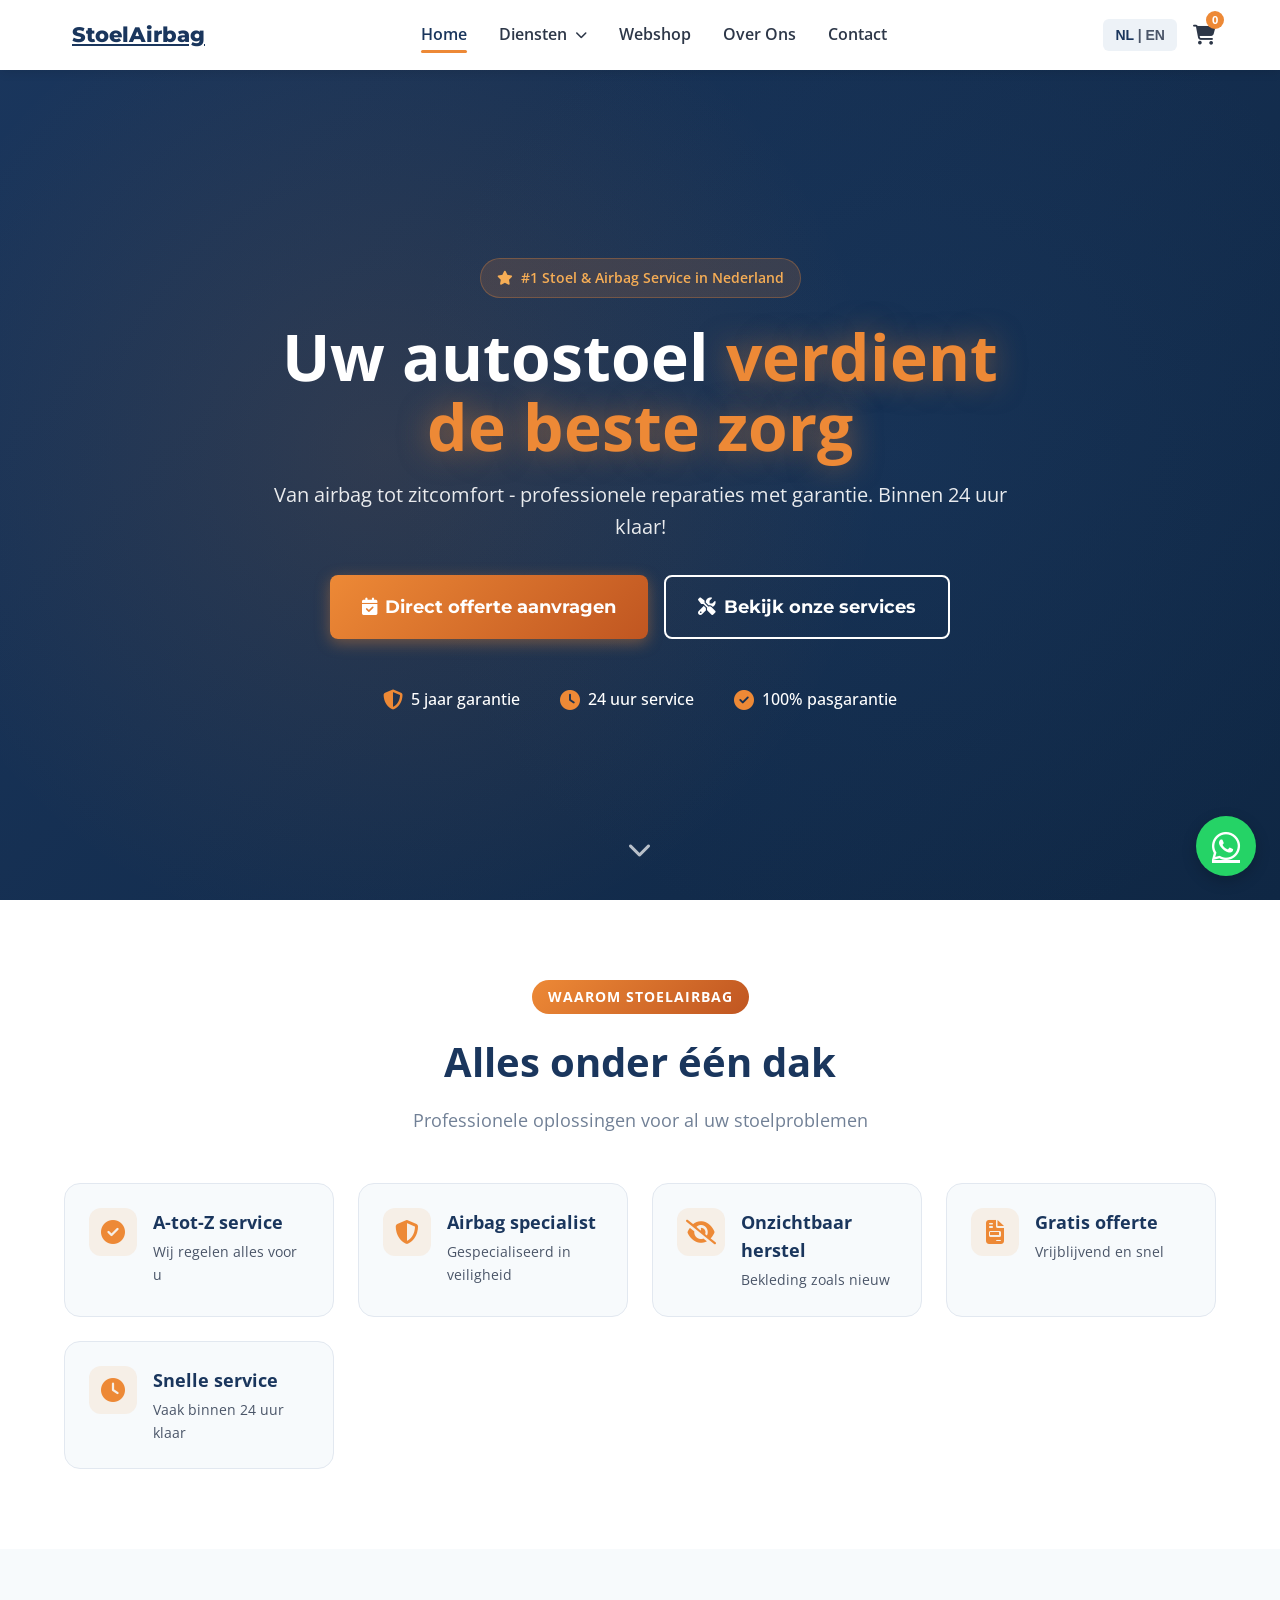
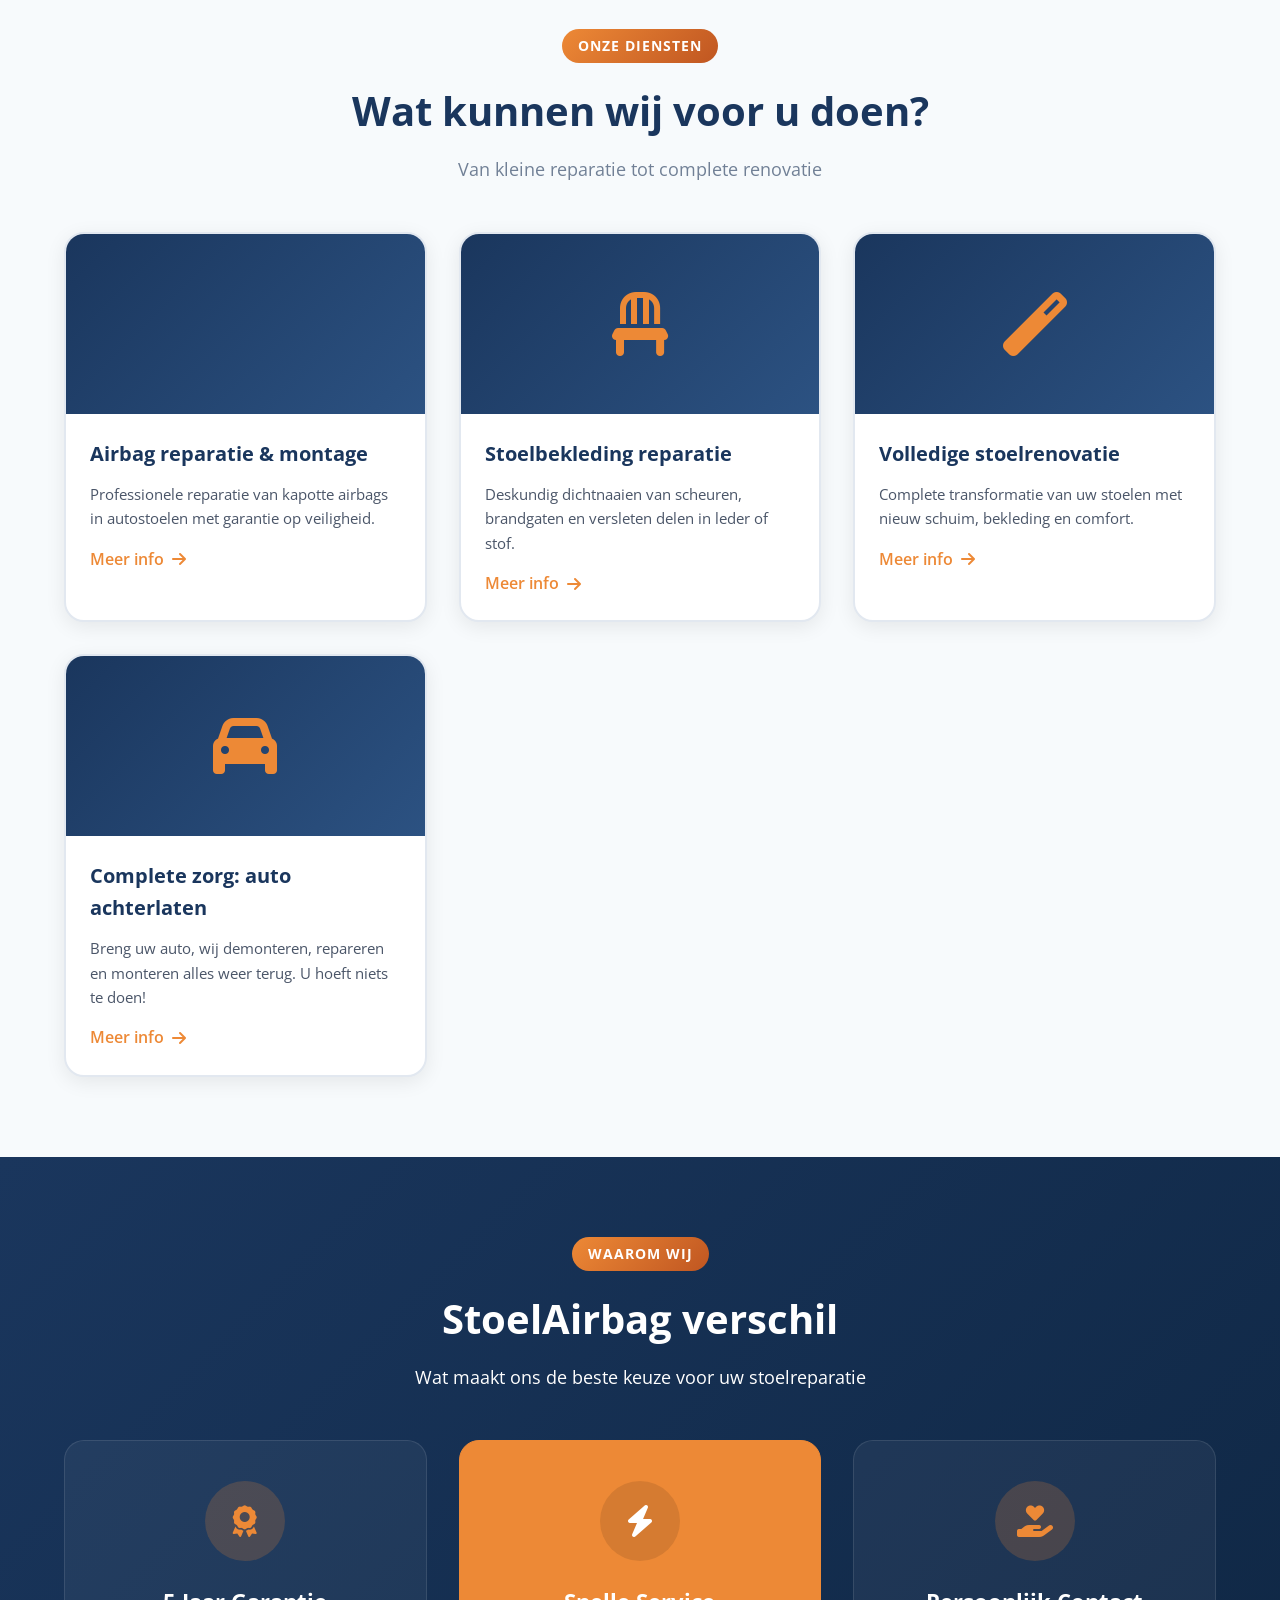
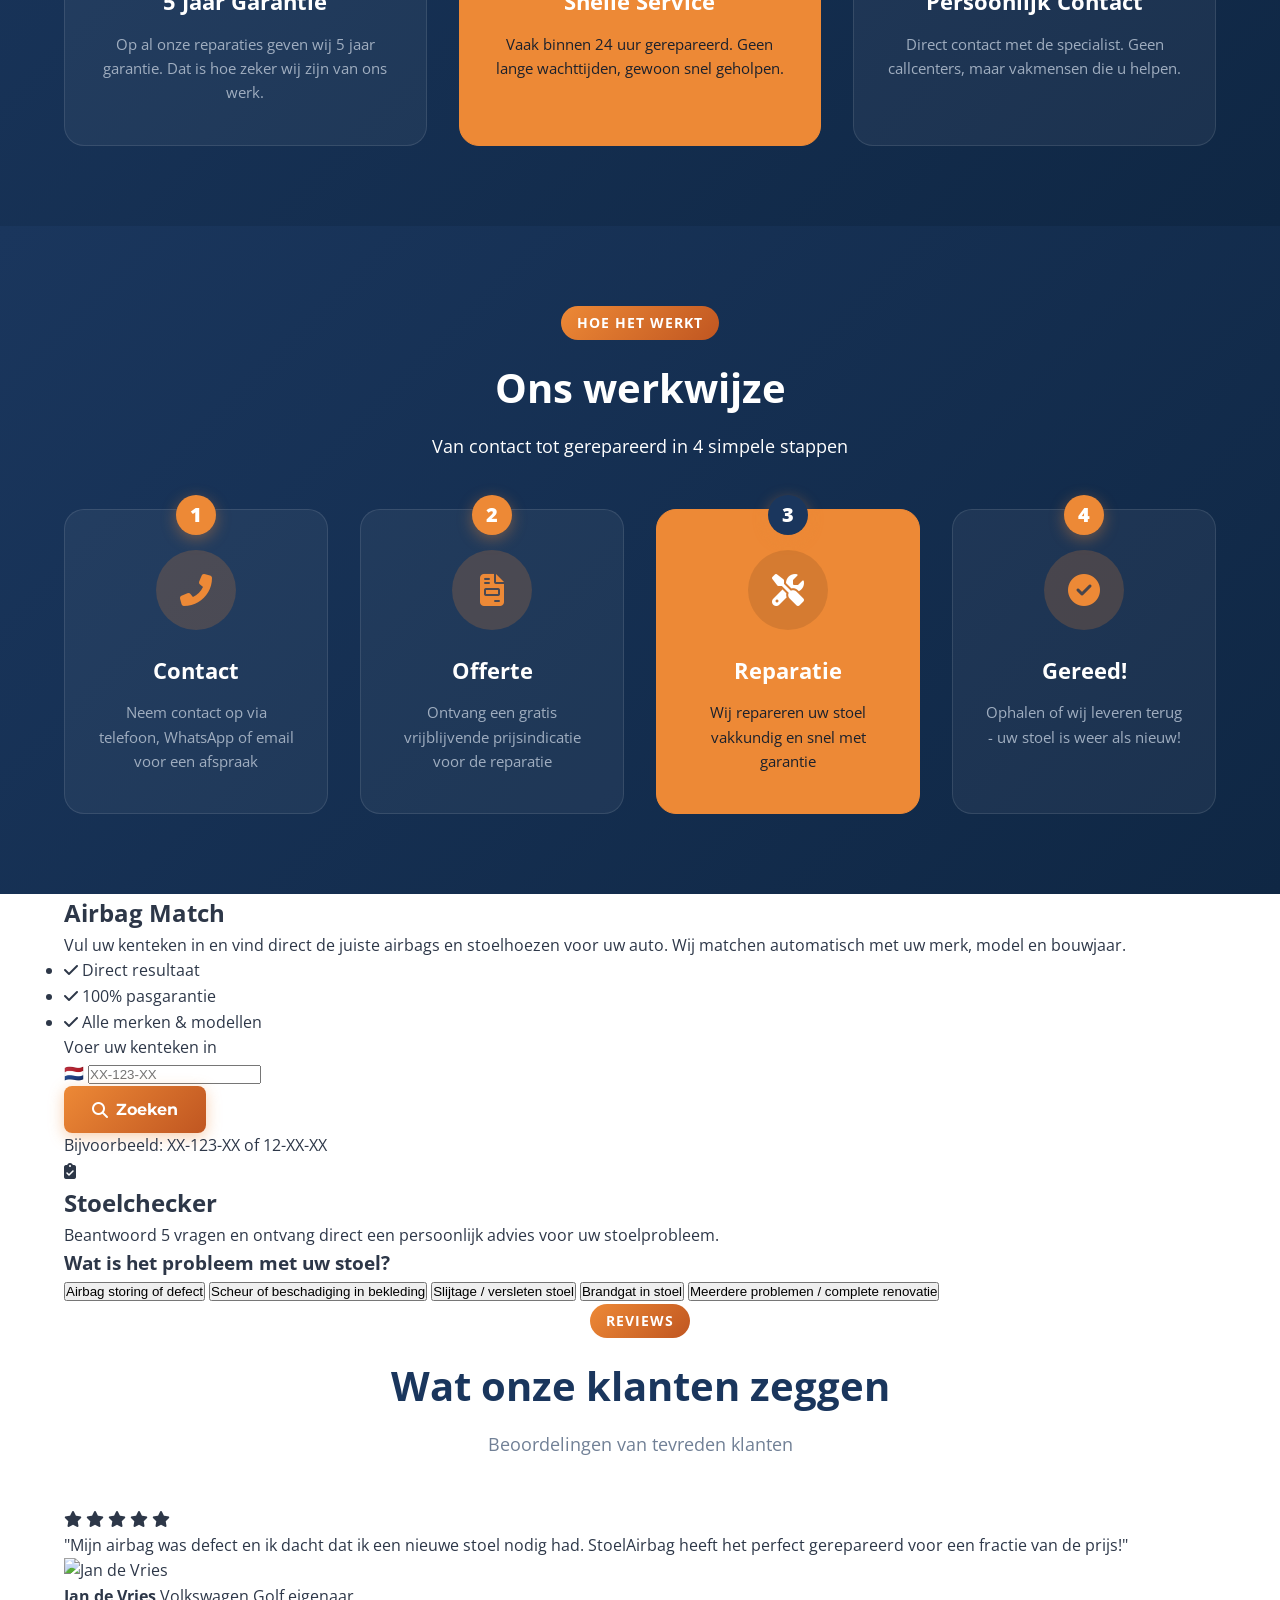
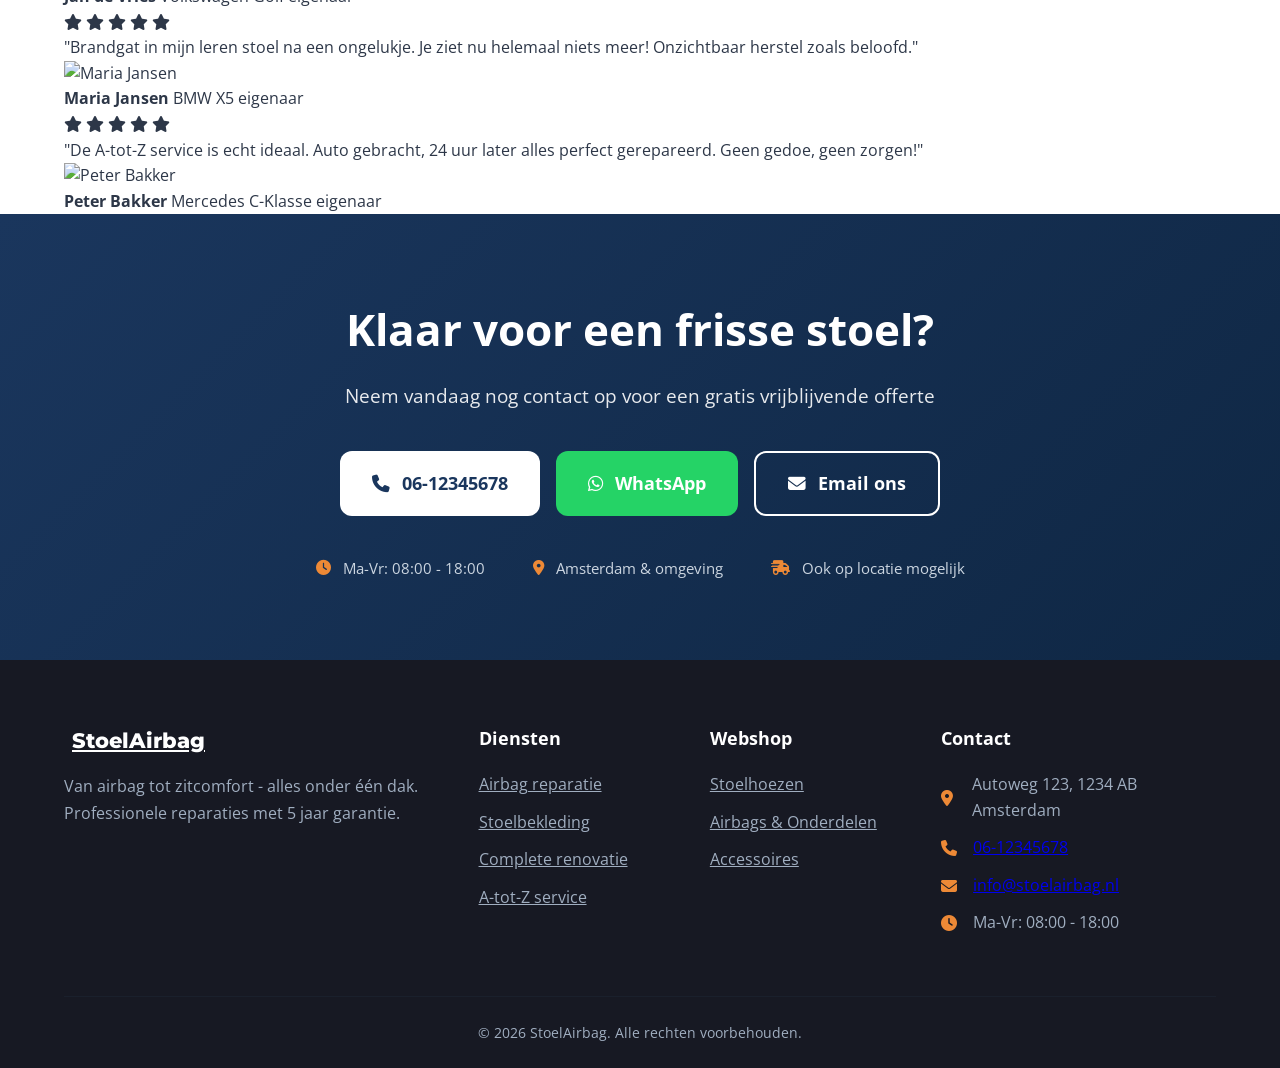
==== commit 84db210d: "Fix dropdown menu + verbeterd Hoe het werkt design - Dropdown menu blijft nu hangen (hover bridge to" ====
--- a/index.html
+++ b/index.html
@@ -269,26 +269,38 @@
                 <h2>Ons werkwijze</h2>
                 <p>Van contact tot gerepareerd in 4 simpele stappen</p>
             </div>
-            <div class="process-steps">
-                <div class="process-step">
-                    <div class="step-number">1</div>
+            <div class="process-cards">
+                <div class="process-card">
+                    <div class="process-step-num">1</div>
+                    <div class="process-icon">
+                        <i class="fas fa-phone-alt"></i>
+                    </div>
                     <h3>Contact</h3>
-                    <p>Neem contact op via telefoon, WhatsApp of email</p>
-                </div>
-                <div class="process-step">
-                    <div class="step-number">2</div>
+                    <p>Neem contact op via telefoon, WhatsApp of email voor een afspraak</p>
+                </div>
+                <div class="process-card">
+                    <div class="process-step-num">2</div>
+                    <div class="process-icon">
+                        <i class="fas fa-file-invoice"></i>
+                    </div>
                     <h3>Offerte</h3>
-                    <p>Ontvang een gratis vrijblijvende prijsindicatie</p>
-                </div>
-                <div class="process-step">
-                    <div class="step-number">3</div>
+                    <p>Ontvang een gratis vrijblijvende prijsindicatie voor de reparatie</p>
+                </div>
+                <div class="process-card featured">
+                    <div class="process-step-num">3</div>
+                    <div class="process-icon">
+                        <i class="fas fa-tools"></i>
+                    </div>
                     <h3>Reparatie</h3>
-                    <p>Wij repareren uw stoel vakkundig en snel</p>
-                </div>
-                <div class="process-step">
-                    <div class="step-number">4</div>
+                    <p>Wij repareren uw stoel vakkundig en snel met garantie</p>
+                </div>
+                <div class="process-card">
+                    <div class="process-step-num">4</div>
+                    <div class="process-icon">
+                        <i class="fas fa-check-circle"></i>
+                    </div>
                     <h3>Gereed!</h3>
-                    <p>Ophalen of wij leveren terug - zo goed als nieuw!</p>
+                    <p>Ophalen of wij leveren terug - uw stoel is weer als nieuw!</p>
                 </div>
             </div>
         </div>
--- a/css/style.css
+++ b/css/style.css
@@ -148,7 +148,7 @@
     border-radius: 12px;
     padding: 0.5rem 0;
     min-width: 280px;
-    margin-top: 0.5rem;
+    margin-top: 0;
     opacity: 0;
     visibility: hidden;
     pointer-events: none;
@@ -159,17 +159,32 @@
     list-style: none !important;
 }
 
+/* Bridge the gap with invisible padding */
+.has-dropdown::after {
+    content: '';
+    position: absolute;
+    top: 100%;
+    left: 0;
+    right: 0;
+    height: 20px;
+    background: transparent;
+}
+
+.has-dropdown:hover::after {
+    display: block;
+}
+
 .dropdown-menu * {
     list-style: none !important;
 }
 
 /* Dropdown - Show on hover */
 .has-dropdown:hover > .dropdown-menu,
-.dropdown-menu:hover {
+.has-dropdown:focus-within > .dropdown-menu {
     opacity: 1;
     visibility: visible;
     pointer-events: auto;
-    transform: translateY(0);
+    transform: translateY(10px);
 }
 
 .dropdown-menu > li {
@@ -704,63 +719,113 @@
 }
 
 /* ========================================
-   PROCESS SECTION
+   PROCESS SECTION - Cards Style
    ======================================== */
 .process-section {
     padding: 5rem 0;
-    background: var(--white);
-}
-
-.process-steps {
+    background: linear-gradient(135deg, var(--primary) 0%, var(--primary-dark) 100%);
+}
+
+.process-section .section-header-modern h2,
+.process-section .section-header-modern p {
+    color: var(--white);
+}
+
+.process-cards {
     display: grid;
     grid-template-columns: repeat(4, 1fr);
     gap: 2rem;
+}
+
+.process-card {
+    background: rgba(255,255,255,0.05);
+    border: 1px solid rgba(255,255,255,0.1);
+    border-radius: 20px;
+    padding: 2.5rem 2rem;
+    text-align: center;
+    transition: all 0.3s;
     position: relative;
 }
 
-.process-step {
-    text-align: center;
-    position: relative;
-}
-
-.process-step::after {
-    content: '';
+.process-card:hover {
+    background: rgba(255,255,255,0.1);
+    transform: translateY(-5px);
+}
+
+.process-card.featured {
+    background: var(--accent);
+    border-color: var(--accent);
+}
+
+.process-card.featured:hover {
+    background: var(--accent);
+}
+
+.process-step-num {
     position: absolute;
-    top: 40px;
-    right: -1rem;
-    width: 2rem;
-    height: 2px;
+    top: -15px;
+    left: 50%;
+    transform: translateX(-50%);
+    width: 40px;
+    height: 40px;
     background: var(--accent);
-}
-
-.process-step:last-child::after {
-    display: none;
-}
-
-.step-number {
+    color: var(--white);
+    border-radius: 50%;
+    display: flex;
+    align-items: center;
+    justify-content: center;
+    font-size: 1.25rem;
+    font-weight: 800;
+    box-shadow: 0 4px 15px rgba(237,137,54,0.4);
+}
+
+.process-card.featured .process-step-num {
+    background: var(--primary);
+    color: var(--white);
+}
+
+.process-icon {
     width: 80px;
     height: 80px;
-    background: linear-gradient(135deg, var(--accent), var(--accent-dark));
-    color: var(--white);
+    background: rgba(237,137,54,0.2);
     border-radius: 50%;
     display: flex;
     align-items: center;
     justify-content: center;
+    margin: 0 auto 1.5rem;
+}
+
+.process-card.featured .process-icon {
+    background: rgba(0,0,0,0.1);
+}
+
+.process-icon i {
     font-size: 2rem;
-    font-weight: 800;
-    margin: 0 auto 1.5rem;
-    box-shadow: 0 10px 30px rgba(237,137,54,0.3);
-}
-
-.process-step h3 {
-    color: var(--primary);
-    font-size: 1.25rem;
-    margin-bottom: 0.5rem;
-}
-
-.process-step p {
-    color: var(--gray-600);
+    color: var(--accent);
+}
+
+.process-card.featured .process-icon i {
+    color: var(--white);
+}
+
+.process-card h3 {
+    color: var(--white);
+    font-size: 1.35rem;
+    margin-bottom: 0.75rem;
+}
+
+.process-card.featured h3 {
+    color: var(--white);
+}
+
+.process-card p {
+    color: var(--gray-400);
     font-size: 0.95rem;
+    line-height: 1.6;
+}
+
+.process-card.featured p {
+    color: var(--gray-800);
 }
 
 /* ========================================
@@ -1063,8 +1128,7 @@
     .nav-menu { display: none; }
     .mobile-menu-btn { display: block; }
     .why-us-grid { grid-template-columns: 1fr; }
-    .process-steps { grid-template-columns: repeat(2, 1fr); }
-    .process-step:nth-child(2)::after { display: none; }
+    .process-cards { grid-template-columns: repeat(2, 1fr); }
     .footer-grid { grid-template-columns: 1fr 1fr; }
 }
 
@@ -1073,8 +1137,7 @@
     .hero-buttons-modern { flex-direction: column; align-items: center; }
     .hero-trust { gap: 1.5rem; }
     .why-us-grid { grid-template-columns: 1fr; }
-    .process-steps { grid-template-columns: 1fr; }
-    .process-step::after { display: none; }
+    .process-cards { grid-template-columns: 1fr; }
     .section-header-modern h2 { font-size: 2rem; }
     .contact-methods { flex-direction: column; align-items: center; }
     .contact-info-box { flex-direction: column; gap: 1rem; }
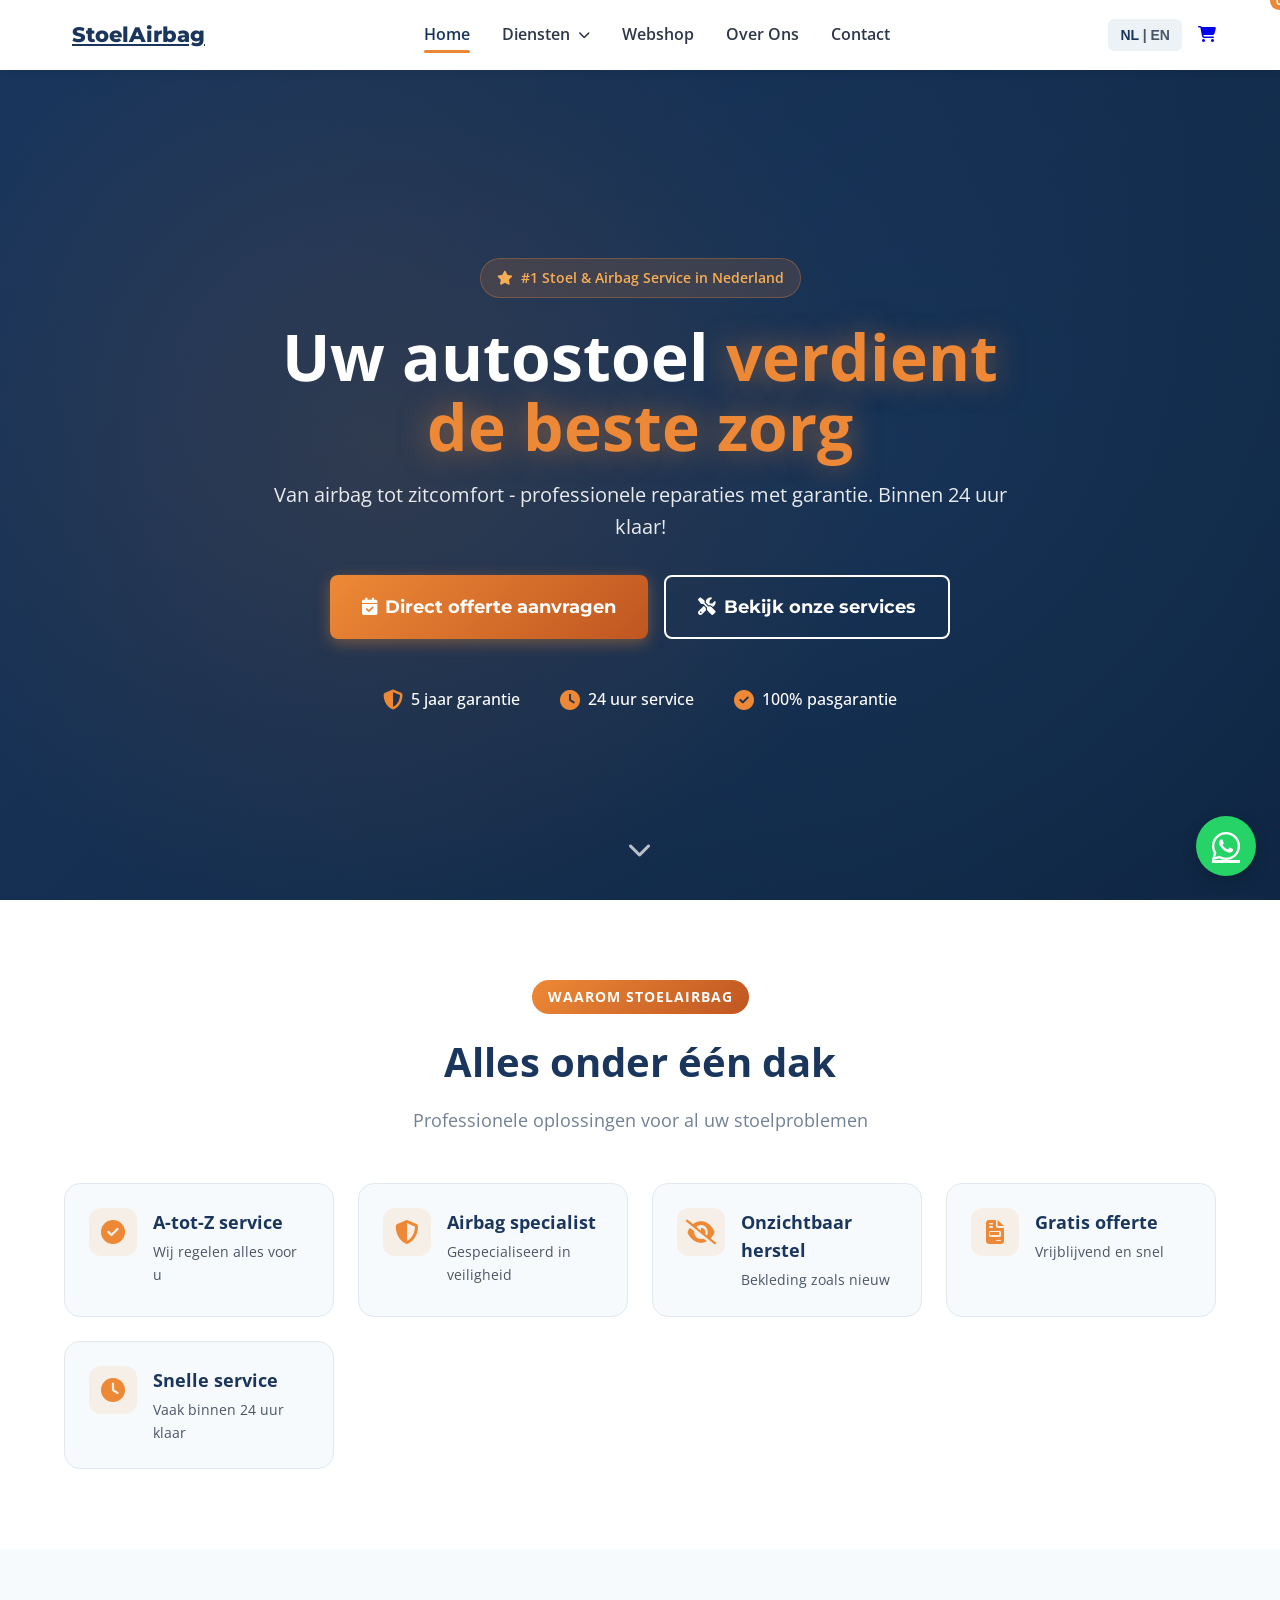
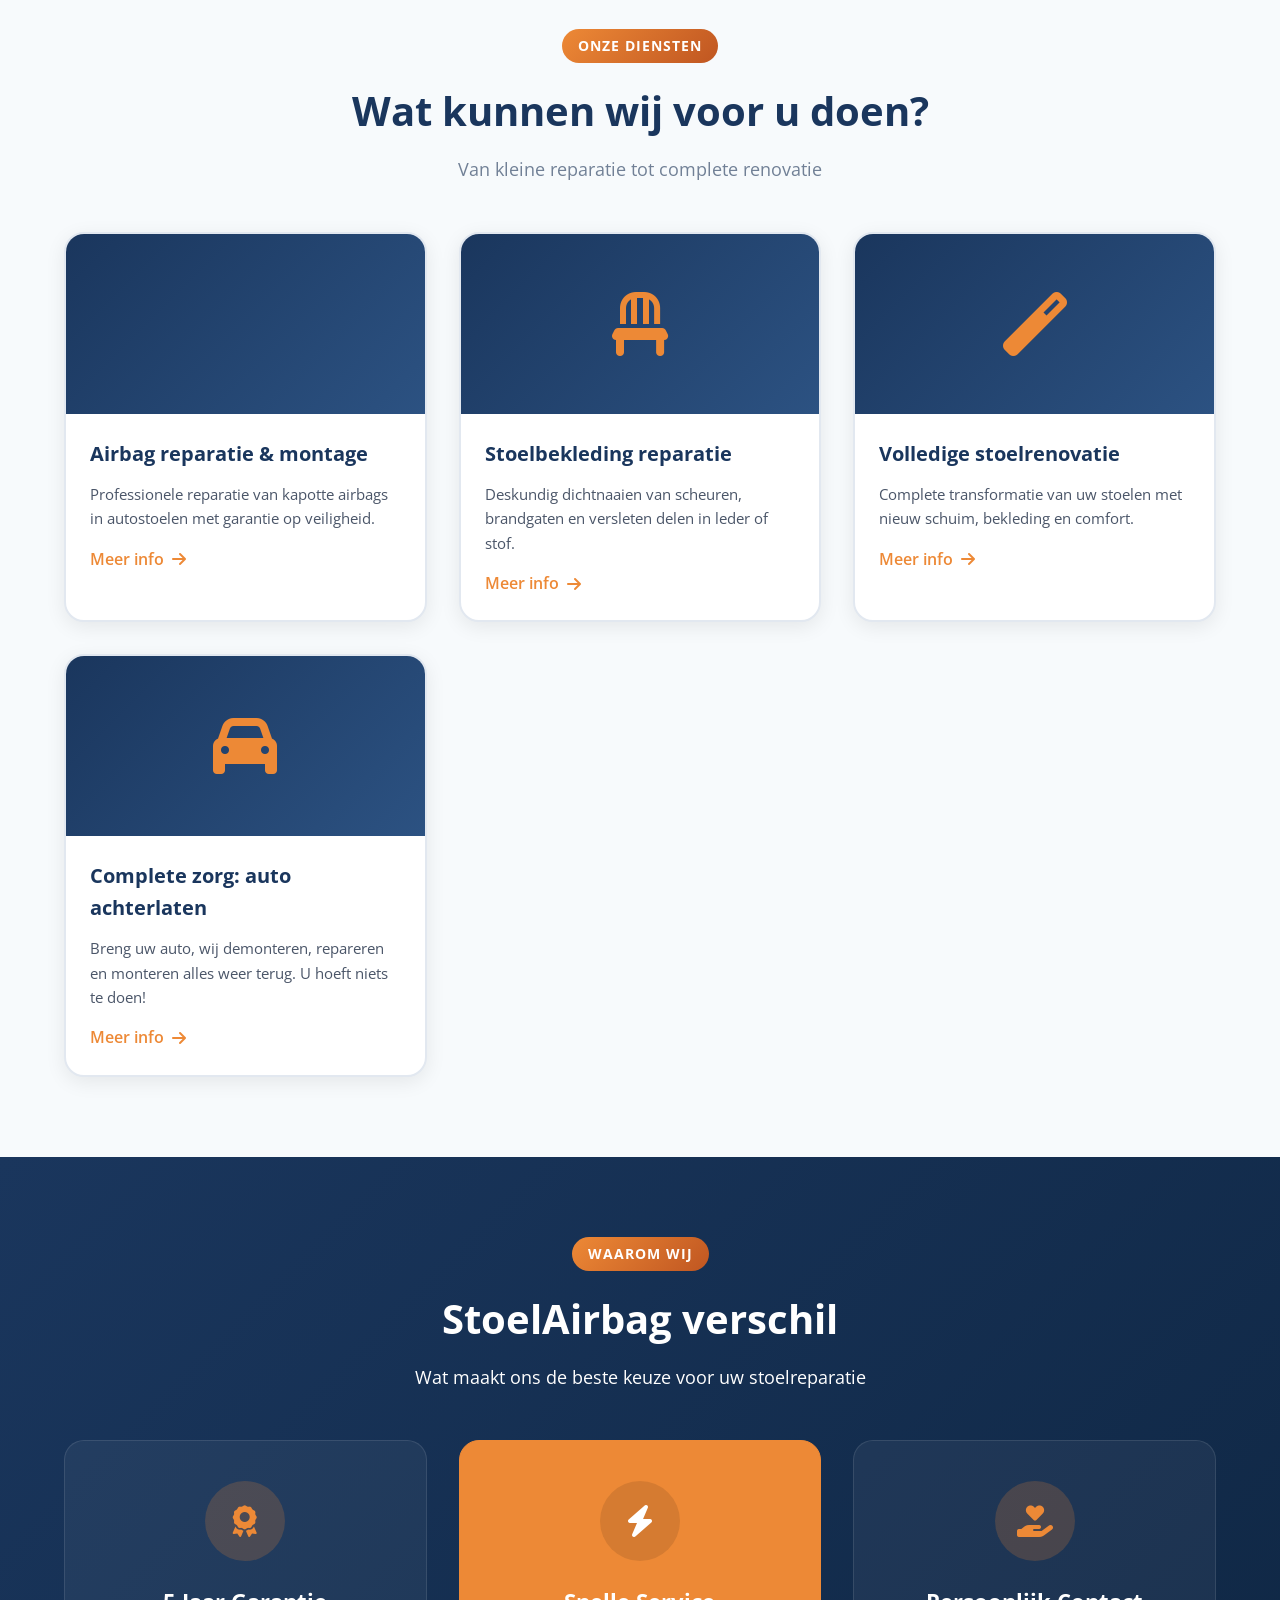
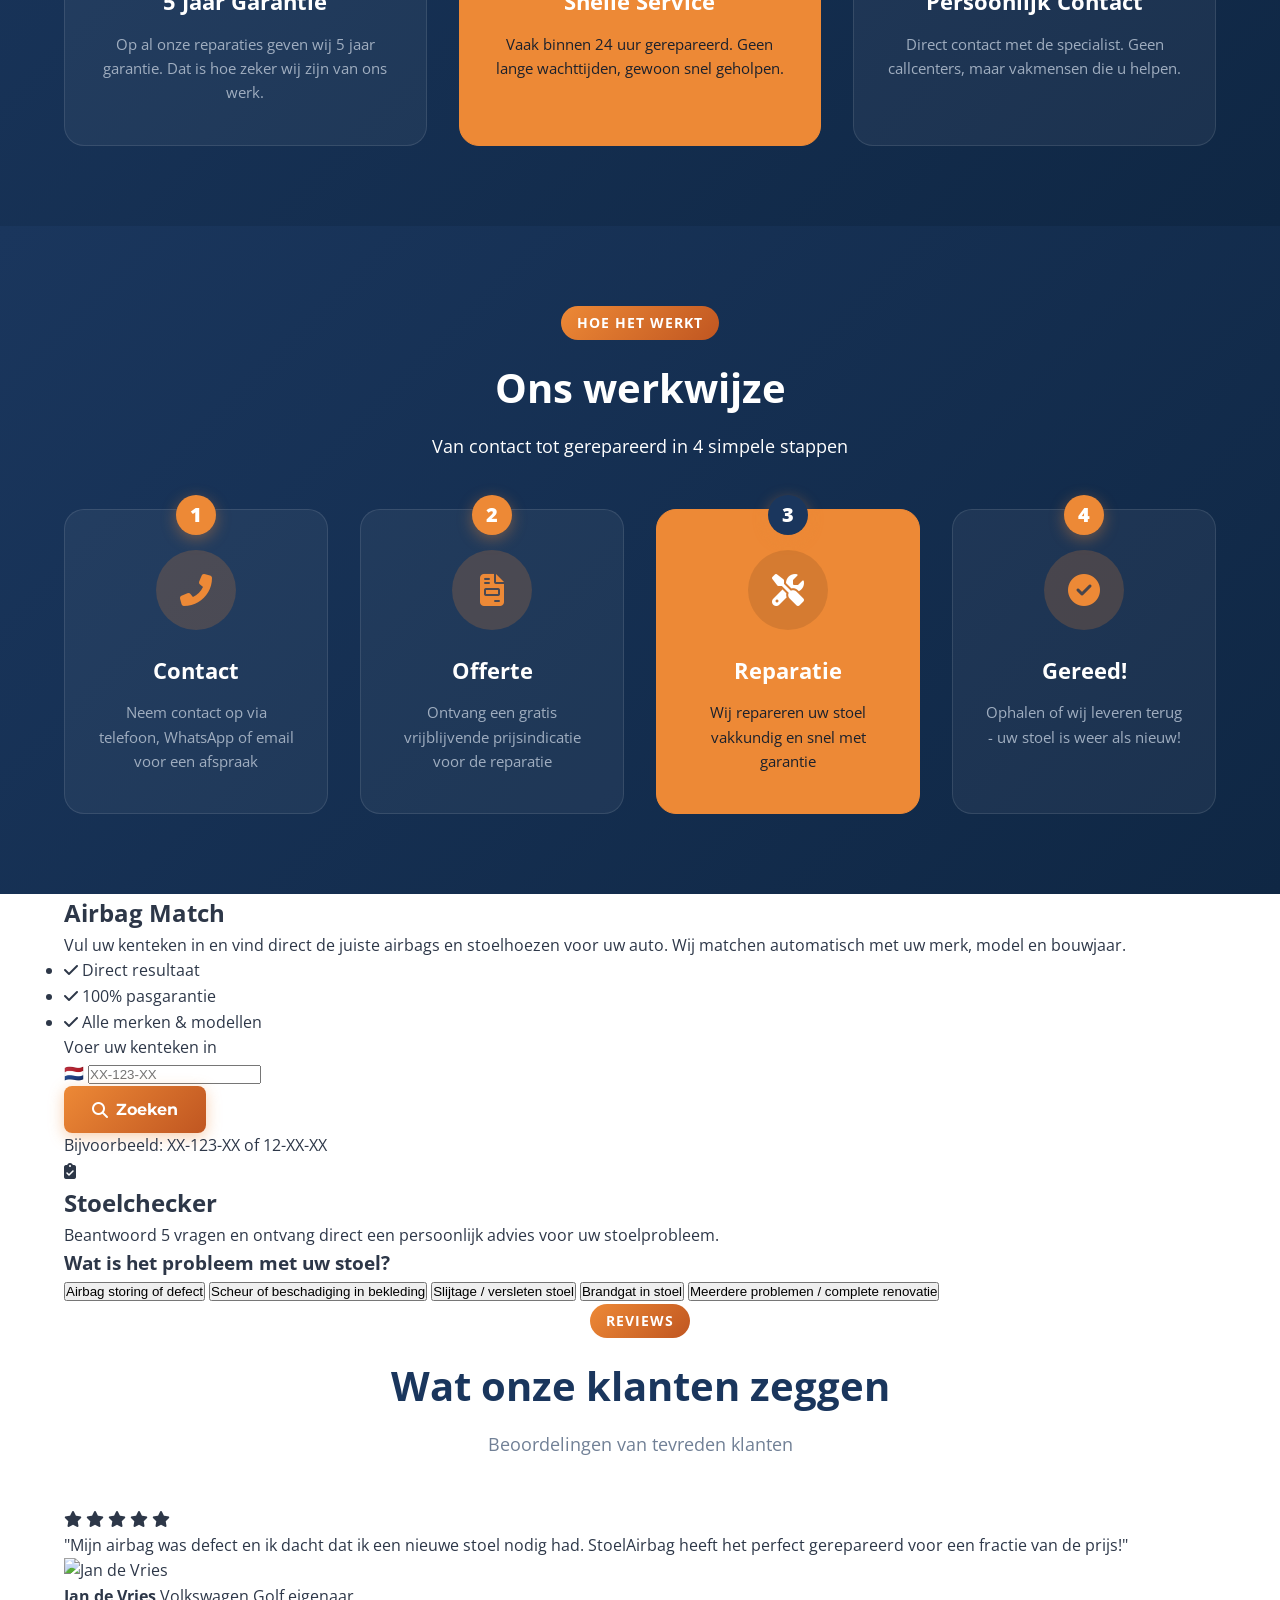
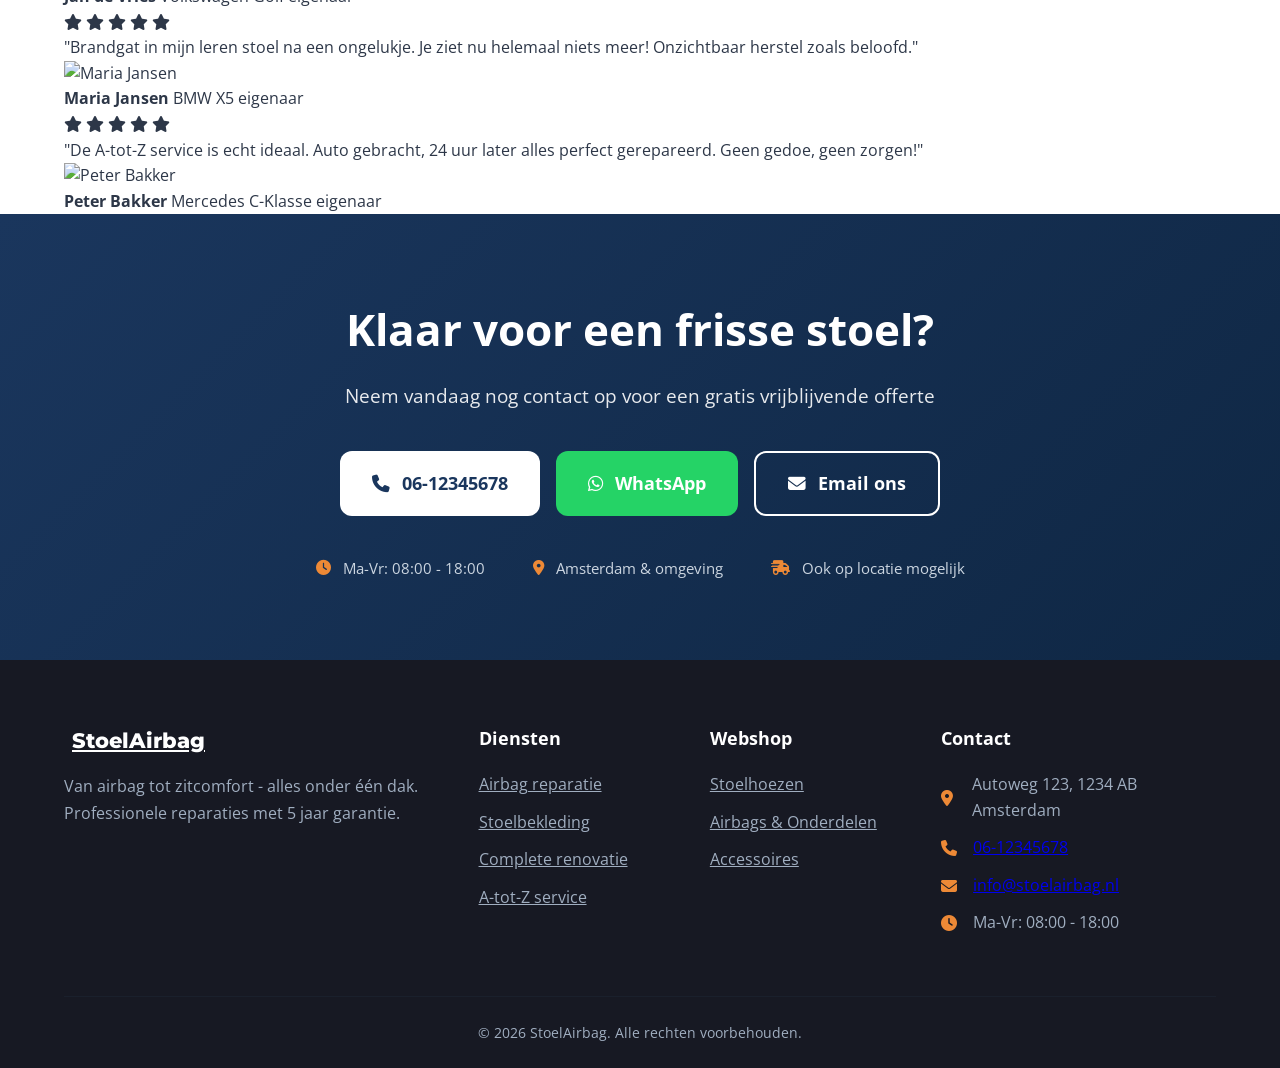
==== commit fa8bc311: "Mobiele navigatie verbeterd - Afspraak knop verbergen in header op kleine schermen (<900px) - Afspra" ====
--- a/index.html
+++ b/index.html
@@ -79,6 +79,11 @@
             <li><a href="pages/over-ons.html"><i class="fas fa-info-circle"></i> Over Ons</a></li>
             <li><a href="pages/contact.html"><i class="fas fa-envelope"></i> Contact</a></li>
         </ul>
+        <div class="mobile-nav-footer">
+            <a href="pages/contact.html" class="btn btn-primary btn-full">
+                <i class="fas fa-calendar-check"></i> Afspraak maken
+            </a>
+        </div>
     </div>
     <div class="mobile-nav-overlay" id="mobileNavOverlay"></div>
 
--- a/css/style.css
+++ b/css/style.css
@@ -259,6 +259,14 @@
     color: var(--gray-700);
 }
 
+/* Hide nav CTA on small screens */
+@media (max-width: 900px) {
+    .nav-cta {
+        display: none;
+    }
+}
+}
+
 /* Cart Button */
 .cart-btn {
     position: relative;
@@ -1106,6 +1114,21 @@
     font-size: 0.95rem;
 }
 
+.mobile-nav-footer {
+    padding: 1.25rem;
+    border-top: 1px solid var(--gray-200);
+    background: var(--gray-50);
+    position: sticky;
+    bottom: 0;
+}
+
+.mobile-nav-footer .btn {
+    width: 100%;
+    justify-content: center;
+    padding: 1rem;
+    font-size: 1rem;
+}
+
 .mobile-nav-overlay {
     position: fixed;
     inset: 0;
